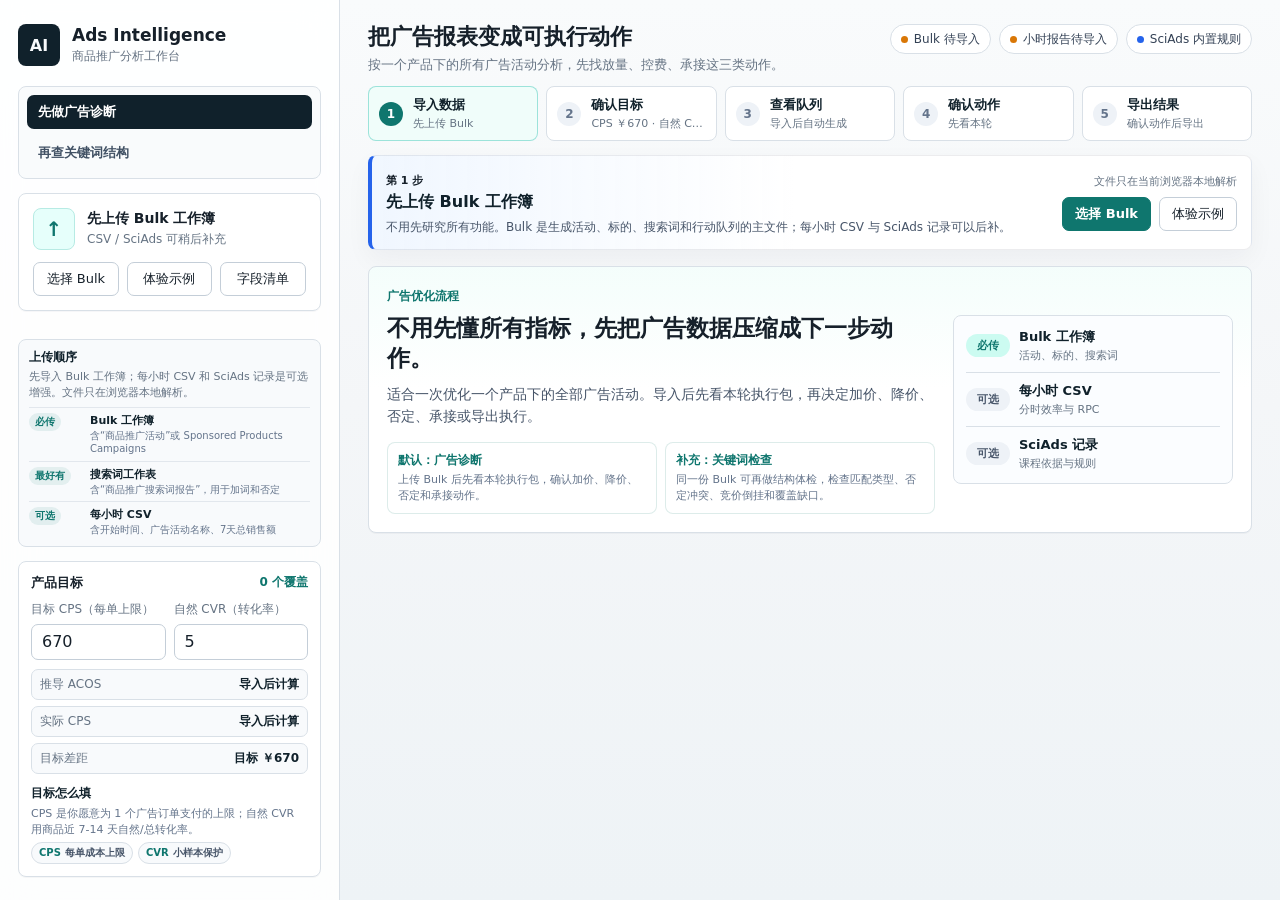
==== index.html @ 024774ae "Move batch review actions after first task" ====
<!doctype html>
<html lang="zh-CN">
  <head>
    <meta charset="utf-8" />
    <meta name="viewport" content="width=device-width, initial-scale=1" />
    <title>Amazon Ads Intelligence Workbench</title>
    <link rel="icon" href="data:," />
    <link rel="stylesheet" href="./styles.css?v=review-actions-after-lead-20260606a" />
    <link rel="stylesheet" href="./keyword-checker.css?v=keyword-lead-20260606" />
  </head>
  <body>
    <div class="app-shell">
      <aside class="sidebar">
        <div class="brand-block">
          <div class="brand-mark">AI</div>
          <div>
            <h1>Ads Intelligence</h1>
            <p>商品推广分析工作台</p>
          </div>
        </div>

        <nav class="mode-switch" aria-label="功能入口">
          <button class="mode-btn active" data-mode="analysis" type="button">先做广告诊断</button>
          <button class="mode-btn" data-mode="keyword" type="button">再查关键词结构</button>
        </nav>

        <section class="search-card">
          <label for="campaignSearch">活动搜索</label>
          <input id="campaignSearch" type="search" placeholder="输入商品、活动、ASIN" />
        </section>

        <section class="drop-card" id="dropZone">
          <input id="fileInput" type="file" multiple accept=".xlsx,.xls,.csv" />
          <div class="drop-icon" aria-hidden="true">↑</div>
          <div class="drop-copy">
            <strong id="dropTitle">先上传 Bulk 工作簿</strong>
            <span id="dropSubtitle">CSV / SciAds 可稍后补充</span>
          </div>
          <div class="drop-actions">
            <button class="secondary-btn" id="browseBtn" type="button">选择 Bulk</button>
            <button class="secondary-btn" id="demoDataBtn" type="button">体验示例</button>
            <button class="secondary-btn" id="fieldChecklistBtn" type="button">字段清单</button>
          </div>
        </section>

        <div class="file-stack" id="fileStack"></div>
        <div class="import-assist" id="importAssist"></div>

        <section class="goal-card">
          <div class="goal-head">
            <span>产品目标</span>
            <b id="goalOverrideCount">0 个覆盖</b>
          </div>
          <div class="goal-fields">
            <label for="defaultTargetCps">
              <span>目标 CPS（每单上限）</span>
              <input id="defaultTargetCps" type="number" value="670" min="1" step="10" />
            </label>
            <label for="naturalCvr">
              <span>自然 CVR（转化率）</span>
              <input id="naturalCvr" type="number" value="5" min="0" max="100" step="0.1" />
            </label>
          </div>
          <div class="goal-metrics">
            <div>
              <span>推导 ACOS</span>
              <b id="derivedAcos">导入后计算</b>
            </div>
            <div>
              <span>实际 CPS</span>
              <b id="actualCps">导入后计算</b>
            </div>
            <div>
              <span>目标差距</span>
              <b id="goalGap">等待数据</b>
            </div>
          </div>
          <div class="goal-helper" id="goalHelper"></div>
        </section>

        <section class="control-card activity-controls">
          <div class="segmented" id="productSegments"></div>
          <div class="selector-actions">
            <button class="icon-btn" id="selectVisibleBtn" type="button" title="选择当前筛选">✓</button>
            <button class="icon-btn" id="clearSelectionBtn" type="button" title="清空选择">×</button>
          </div>
        </section>

        <section class="campaign-panel">
          <div class="panel-title">
            <span>广告活动</span>
            <b id="selectionCount">0</b>
          </div>
          <div class="campaign-list" id="campaignList"></div>
        </section>
      </aside>

      <main class="workspace mode-workspace active" id="analysisWorkspace" data-ready="false">
        <header class="topbar">
          <div>
            <h2 id="workspaceTitle">把广告报表变成可执行动作</h2>
            <p id="workspaceSubtitle">按一个产品下的所有广告活动分析，先找放量、控费、承接这三类动作。</p>
          </div>
          <div class="status-pills" id="statusPills"></div>
        </header>

        <section class="workflow-strip" id="workflowStrip" aria-label="分析流程"></section>
        <section class="workflow-compass" id="workflowCompass" aria-label="当前下一步"></section>

        <section class="hero-panel" id="emptyState">
          <div class="hero-copy">
            <span class="eyebrow">广告优化流程</span>
            <h3>不用先懂所有指标，先把广告数据压缩成下一步动作。</h3>
            <p>适合一次优化一个产品下的全部广告活动。导入后先看本轮执行包，再决定加价、降价、否定、承接或导出执行。</p>
            <div class="hero-upload-actions">
              <button class="export-btn" id="heroBrowseBtn" type="button">选择 Bulk 工作簿</button>
              <button class="secondary-btn" id="heroDemoDataBtn" type="button">体验示例数据</button>
              <button class="secondary-btn" id="heroFieldChecklistBtn" type="button">下载字段清单</button>
              <span>必传 Bulk；小时 CSV 和 SciAds 可稍后补充。</span>
            </div>
            <div class="analysis-paths" aria-label="分析入口说明">
              <div>
                <b>默认：广告诊断</b>
                <span>上传 Bulk 后先看本轮执行包，确认加价、降价、否定和承接动作。</span>
              </div>
              <div>
                <b>补充：关键词检查</b>
                <span>同一份 Bulk 可再做结构体检，检查匹配类型、否定冲突、竞价倒挂和覆盖缺口。</span>
              </div>
            </div>
          </div>
          <div class="import-guide" aria-label="导入文件">
            <div class="guide-row required">
              <b>必传</b>
              <span>Bulk 工作簿</span>
              <small>活动、标的、搜索词</small>
            </div>
            <div class="guide-row">
              <b>可选</b>
              <span>每小时 CSV</span>
              <small>分时效率与 RPC</small>
            </div>
            <div class="guide-row">
              <b>可选</b>
              <span>SciAds 记录</span>
              <small>课程依据与规则</small>
            </div>
          </div>
        </section>

        <section class="action-queue" id="actionQueue" hidden></section>

        <section class="focus-band" id="focusBand" hidden>
          <section class="scope-summary" id="scopeSummary"></section>
          <section class="kpi-grid" id="kpiGrid"></section>
          <section class="metric-guide" id="metricGuide"></section>

          <section class="brief-grid" id="briefGrid" hidden>
            <article class="brief-card primary-brief">
              <div class="card-head">
                <h3>运营判断</h3>
                <span id="healthBadge">未加载</span>
              </div>
              <div id="aiBrief" class="brief-text">导入数据后会生成账户阶段、预算动作、竞价方向和风险提示。</div>
            </article>
            <article class="brief-card support-brief">
              <div class="card-head">
                <h3>波动率监控</h3>
                <span id="volatilityBadge">待联动</span>
              </div>
              <div id="volatilityBrief" class="brief-text">导入每小时广告报告后，按日监控选中活动的 CVR 和 RPC 稳定性。</div>
            </article>
            <article class="brief-card support-brief">
              <div class="card-head">
                <h3>SciAds 规则</h3>
                <span id="mentorBadge">内置</span>
              </div>
              <div id="mentorBrief" class="brief-text">冷启动先积累数据；花费打不出去再加价；稳定转化率的 SKU 要转向抢流量。</div>
            </article>
          </section>
        </section>

        <nav class="tabs" id="tabs" hidden>
          <button class="tab active" data-tab="overview" type="button">总览</button>
          <button class="tab" data-tab="targets" type="button">标的诊断</button>
          <button class="tab" data-tab="search" type="button">搜索词</button>
          <button class="tab" data-tab="hourly" type="button">分时联动</button>
          <button class="tab" data-tab="placement" type="button">广告位</button>
          <button class="tab" data-tab="mentor" type="button">规则库</button>
        </nav>

        <section class="tab-panel active" id="tab-overview">
          <div class="chart-row">
            <div class="chart-card"><div id="campaignChart" class="chart"></div></div>
            <div class="chart-card"><div id="mixChart" class="chart"></div></div>
          </div>
          <div class="table-card">
            <div class="table-head"><h3>活动健康</h3><span id="campaignTableMeta"></span></div>
            <div class="table-wrap"><table id="campaignTable"></table></div>
          </div>
        </section>

        <section class="tab-panel" id="tab-targets">
          <div class="table-toolbar">
            <div class="tool-field">
              <label for="targetCampaignFilter">活动筛选</label>
              <input id="targetCampaignFilter" type="search" placeholder="搜索广告活动名称" />
            </div>
            <div class="tool-field compact">
              <label for="targetActionFilter">动作</label>
              <select id="targetActionFilter">
                <option value="all">全部动作</option>
                <option value="放量">放量</option>
                <option value="降价">降价</option>
                <option value="止损">止损</option>
                <option value="保持">保持</option>
                <option value="观察">观察</option>
                <option value="无流量">无流量</option>
                <option value="小幅优化">小幅优化</option>
              </select>
            </div>
            <button class="export-btn" id="exportTargetCsv" type="button">导出 CSV</button>
          </div>
          <div class="table-card">
            <div class="table-head"><h3>标的动作清单</h3><span>优先处理高影响、高花费项目</span></div>
            <div class="table-wrap"><table id="targetTable"></table></div>
          </div>
        </section>

        <section class="tab-panel" id="tab-search">
          <div class="chart-row compact">
            <div class="metric-strip" id="decisionStrip"></div>
          </div>
          <div class="table-toolbar">
            <div class="tool-field">
              <label for="searchCampaignFilter">活动筛选</label>
              <input id="searchCampaignFilter" type="search" placeholder="搜索广告活动名称" />
            </div>
            <div class="tool-field compact">
              <label for="searchActionFilter">动作</label>
              <select id="searchActionFilter">
                <option value="all">全部动作</option>
                <option value="加精准词">加精准词</option>
                <option value="加商品定向">加商品定向</option>
                <option value="否定">否定</option>
                <option value="检查否定">检查否定</option>
                <option value="已否定">已否定</option>
                <option value="保留/加预算">保留/加预算</option>
                <option value="保留">保留</option>
                <option value="观察">观察</option>
                <option value="继续积累">继续积累</option>
              </select>
            </div>
            <button class="export-btn" id="exportSearchCsv" type="button">导出 CSV</button>
          </div>
          <div class="table-card">
            <div class="table-head"><h3>搜索词 / ASIN 决策</h3><span>加词、否定、保留、观察</span></div>
            <div class="table-wrap"><table id="searchTable"></table></div>
          </div>
        </section>

        <section class="tab-panel" id="tab-hourly">
          <div class="insight-strip" id="hourlyInsightStrip"></div>
          <div class="chart-row">
            <div class="chart-card"><div id="hourlyChart" class="chart"></div></div>
            <div class="chart-card"><div id="dayChart" class="chart"></div></div>
          </div>
          <div class="table-card">
            <div class="table-head"><h3>小时效率</h3><span id="hourTableMeta" title="RPC = 7天总销售额 / 点击量，用来衡量每次点击带来的销售额。">导入每小时报告后显示</span></div>
            <div class="table-wrap"><table id="hourTable"></table></div>
          </div>
        </section>

        <section class="tab-panel" id="tab-placement">
          <div class="insight-strip" id="placementSummary"></div>
          <div class="chart-card wide"><div id="placementChart" class="chart"></div></div>
          <div class="table-card">
            <div class="table-head"><h3>广告位加成建议</h3><span>RPC 相对基准 × 60%</span></div>
            <div class="table-wrap"><table id="placementTable"></table></div>
          </div>
        </section>

        <section class="tab-panel" id="tab-mentor">
          <div class="rules-grid" id="rulesGrid"></div>
          <div class="table-card">
            <div class="table-head"><h3>聊天记录摘录</h3><span>上传 SciAds 记录后自动抽取</span></div>
            <div class="table-wrap"><table id="mentorTable"></table></div>
          </div>
        </section>
      </main>

      <main class="workspace mode-workspace" id="keywordWorkspace" data-keyword-ready="false" hidden>
        <header class="topbar">
          <div>
            <h2>关键词结构复核</h2>
            <p>广告诊断之后再用同一份 Bulk 复核承接、匹配类型、否定冲突和竞价结构。</p>
          </div>
          <div class="status-pills" id="keywordStatusPills"></div>
        </header>

        <section class="hero-panel" id="keywordEmptyState">
          <div class="hero-copy">
            <span class="eyebrow">关键词结构体检</span>
            <h3>用同一份 Bulk 检查投放词有没有漏接、误否定和竞价倒挂。</h3>
            <p>适合在广告诊断之后补一层结构复核：看出单搜索词是否承接、精准/词组/广泛是否分工清楚、否定词是否切断有效流量。</p>
            <div class="hero-upload-actions">
              <button class="export-btn" type="button" data-workflow-upload>选择 Bulk 工作簿</button>
              <button class="secondary-btn" type="button" data-workflow-demo>体验示例数据</button>
              <span>同一份 Bulk 即可同时用于广告诊断和关键词检查。</span>
            </div>
          </div>
          <div class="hero-visual keyword-visual" aria-hidden="true">
            <div class="keyword-dot exact"></div>
            <div class="keyword-dot phrase"></div>
            <div class="keyword-dot broad"></div>
            <div class="keyword-line"></div>
          </div>
        </section>

        <section class="kpi-grid keyword-kpi-grid" id="keywordKpiGrid"></section>

        <section class="brief-grid keyword-brief-grid">
          <article class="brief-card">
            <div class="card-head">
              <h3>数学口径</h3>
              <span>约束优化</span>
            </div>
            <div id="keywordMathBrief" class="brief-text">等待 Bulk 文件。这里仍以目标 CPS 为主；结构参考 ACOS 只用来判断出单搜索词是否值得承接。</div>
          </article>
          <article class="brief-card">
            <div class="card-head">
              <h3>结构风险</h3>
              <span id="keywordRiskBadge">未加载</span>
            </div>
            <div id="keywordRiskBrief" class="brief-text">重点找缺精准、竞价倒挂、重复分散、正负冲突和出单搜索词未承接。</div>
          </article>
          <article class="brief-card">
            <div class="card-head">
              <h3>课程吸收</h3>
              <span>已筛选</span>
            </div>
            <div id="keywordCourseBrief" class="brief-text">课程中值得吸收的是漏斗、CPS/ACOS 约束和关键词分层；经验规则会被转成可验证的表格标注。</div>
          </article>
        </section>

        <section class="keyword-control-panel">
          <div class="table-toolbar keyword-toolbar">
            <div class="tool-field compact">
              <label for="keywordTargetAcos">结构参考 ACOS</label>
              <input id="keywordTargetAcos" type="number" value="30" min="1" max="100" step="1" />
              <small class="tool-hint">仅判断承接，不替代 CPS</small>
            </div>
            <div class="tool-field">
              <label for="keywordSearchInput">关键词筛选</label>
              <input id="keywordSearchInput" type="search" placeholder="搜索日文词、ASIN、活动名" />
            </div>
            <div class="tool-field">
              <label for="keywordCampaignFilter">活动</label>
              <select id="keywordCampaignFilter">
                <option value="all">全部广告活动</option>
              </select>
            </div>
            <div class="tool-field compact">
              <label for="keywordActionFilter">标注</label>
              <select id="keywordActionFilter">
                <option value="all">全部标注</option>
                <option value="缺精准">缺精准</option>
                <option value="竞价倒挂">竞价倒挂</option>
                <option value="重复分散">重复分散</option>
                <option value="正负冲突">正负冲突</option>
                <option value="搜索出单未承接">搜索出单未承接</option>
                <option value="未投放">未投放</option>
                <option value="结构完整">结构完整</option>
              </select>
            </div>
            <button class="export-btn" id="exportKeywordCsv" type="button">导出 CSV</button>
          </div>

          <div class="manual-check-card">
            <div>
              <label for="manualKeywordInput">手动检查词表</label>
              <p>每行一个词；留空时自动检查 Bulk 中所有已投放词，并补入有转化但未精准承接的搜索词。</p>
            </div>
            <textarea id="manualKeywordInput" rows="4" placeholder="ハンディファン&#10;扇風機 ハンディ&#10;冷却プレート"></textarea>
            <div class="manual-actions">
              <button class="secondary-btn" id="runManualKeywordCheck" type="button">检查输入词</button>
              <button class="secondary-btn" id="useAllKeywordCheck" type="button">使用全部投放词</button>
            </div>
          </div>
        </section>

        <section class="insight-strip" id="keywordInsightStrip"></section>

        <section class="table-card keyword-results-card">
          <div class="table-head"><h3>关键词覆盖与竞价结构</h3><span id="keywordTableMeta">等待 Bulk 文件</span></div>
          <div class="table-wrap keyword-table-wrap"><table id="keywordCoverageTable"></table></div>
        </section>

        <section class="table-card keyword-results-card">
          <div class="table-head"><h3>广告组投放视图</h3><span>按广告活动 + 广告组拆开看结构</span></div>
          <div class="table-wrap keyword-table-wrap"><table id="adGroupCoverageTable"></table></div>
        </section>
      </main>
    </div>

    <script src="./assets/xlsx.full.min.js"></script>
    <script src="./assets/echarts.min.js"></script>
    <script src="./app.js?v=search-csv-recovery-20260606"></script>
    <script src="./keyword-checker.js?v=keyword-lead-20260606"></script>
  </body>
</html>
---- styles.css ----
:root {
  color-scheme: light;
  --bg: #f4f6f8;
  --surface: #ffffff;
  --surface-2: #f8fafc;
  --ink: #16202a;
  --muted: #657383;
  --line: #d9e0e7;
  --line-strong: #c4ced8;
  --teal: #0f766e;
  --teal-2: #14b8a6;
  --blue: #2563eb;
  --amber: #d97706;
  --red: #dc2626;
  --green: #16a34a;
  --violet: #7c3aed;
  --shadow: 0 18px 45px rgba(15, 23, 42, 0.08);
  font-family:
    Inter, ui-sans-serif, system-ui, -apple-system, BlinkMacSystemFont, "Segoe UI",
    "Microsoft YaHei", sans-serif;
}

* {
  box-sizing: border-box;
}

html,
body {
  min-height: 100%;
}

body {
  margin: 0;
  background: linear-gradient(180deg, #f9fbfc 0%, var(--bg) 45%, #eef3f6 100%);
  color: var(--ink);
}

button,
input,
select,
textarea {
  font: inherit;
}

button {
  cursor: pointer;
}

.app-shell {
  display: grid;
  grid-template-columns: 340px minmax(0, 1fr);
  min-height: 100vh;
}

.sidebar {
  position: sticky;
  top: 0;
  height: 100vh;
  overflow: hidden;
  display: flex;
  flex-direction: column;
  gap: 14px;
  padding: 18px;
  border-right: 1px solid var(--line);
  background: rgba(255, 255, 255, 0.86);
  backdrop-filter: blur(18px);
}

.brand-block {
  display: flex;
  align-items: center;
  gap: 12px;
  min-height: 54px;
}

.brand-mark {
  width: 42px;
  height: 42px;
  display: grid;
  place-items: center;
  border-radius: 8px;
  background: #10212b;
  color: #f8fafc;
  font-weight: 800;
  letter-spacing: 0;
}

.brand-block h1,
.brand-block p,
.topbar h2,
.topbar p,
.hero-copy h3,
.hero-copy p,
.card-head h3,
.table-head h3 {
  margin: 0;
}

.brand-block h1 {
  font-size: 17px;
  line-height: 1.2;
}

.brand-block p {
  margin-top: 3px;
  font-size: 12px;
  color: var(--muted);
}

.drop-card,
.search-card,
.goal-card,
.control-card,
.campaign-panel,
.brief-card,
.chart-card,
.table-card,
.hero-panel,
.kpi-card,
.rule-card,
.metric-pill {
  border: 1px solid var(--line);
  border-radius: 8px;
  background: var(--surface);
  box-shadow: 0 1px 0 rgba(15, 23, 42, 0.03);
}

.drop-card {
  position: relative;
  display: grid;
  grid-template-columns: 42px 1fr;
  gap: 12px;
  align-items: center;
  padding: 14px;
  transition:
    border-color 150ms ease,
    background 150ms ease,
    transform 150ms ease;
}

.drop-card.dragging {
  border-color: var(--teal);
  background: #ecfdf5;
  transform: translateY(-1px);
}

.drop-card input[type="file"] {
  position: absolute;
  inset: 0;
  opacity: 0;
  pointer-events: none;
}

.drop-icon {
  width: 42px;
  height: 42px;
  display: grid;
  place-items: center;
  border-radius: 8px;
  color: var(--teal);
  background: #e6fffb;
  border: 1px solid #b7ebe4;
  font-size: 20px;
  font-weight: 800;
}

.drop-copy {
  min-width: 0;
}

.drop-copy strong,
.drop-copy span {
  display: block;
}

.drop-copy strong {
  font-size: 14px;
}

.drop-copy span {
  margin-top: 3px;
  color: var(--muted);
  font-size: 12px;
  white-space: nowrap;
  overflow: hidden;
  text-overflow: ellipsis;
}

.drop-actions {
  grid-column: 1 / -1;
  display: grid;
  grid-template-columns: repeat(3, minmax(0, 1fr));
  gap: 8px;
}

.secondary-btn {
  grid-column: 1 / -1;
  height: 34px;
  border: 1px solid var(--line-strong);
  border-radius: 7px;
  background: #fff;
  color: var(--ink);
  font-size: 13px;
}

.drop-actions .secondary-btn {
  grid-column: auto;
}

.secondary-btn:hover,
.icon-btn:hover,
.tab:hover {
  border-color: #91a2b4;
}

.file-stack {
  display: grid;
  gap: 8px;
}

.file-item {
  display: grid;
  grid-template-columns: 10px minmax(0, 1fr) auto;
  align-items: center;
  gap: 8px;
  padding: 9px 10px;
  border: 1px solid var(--line);
  border-radius: 8px;
  background: rgba(248, 250, 252, 0.78);
}

.file-dot {
  width: 8px;
  height: 8px;
  border-radius: 99px;
  background: var(--muted);
}

.file-dot.loaded {
  background: var(--green);
}

.file-dot.warn {
  background: var(--amber);
}

.file-name {
  min-width: 0;
  overflow: hidden;
  text-overflow: ellipsis;
  white-space: nowrap;
  font-size: 12px;
}

.file-type {
  color: var(--muted);
  font-size: 11px;
  white-space: nowrap;
}

.file-item.has-note {
  align-items: start;
}

.file-note {
  grid-column: 2 / -1;
  margin-top: -3px;
  color: #b45309;
  font-size: 11px;
  line-height: 1.35;
}

.import-assist {
  display: grid;
  gap: 3px;
  padding: 9px 10px;
  border: 1px solid var(--line);
  border-radius: 8px;
  background: #f8fafc;
}

.import-assist b {
  color: #10212b;
  font-size: 12px;
}

.import-assist > span {
  color: var(--muted);
  font-size: 11px;
  line-height: 1.45;
}

.assist-checklist {
  display: grid;
  gap: 5px;
  margin-top: 3px;
}

.assist-receipt {
  display: flex;
  flex-wrap: wrap;
  gap: 5px;
  margin-top: 3px;
}

.receipt-chip {
  display: inline-flex;
  align-items: center;
  min-height: 22px;
  padding: 3px 7px;
  border: 1px solid var(--line);
  border-radius: 999px;
  background: #fff;
  color: #475569;
  font-size: 10px;
  font-weight: 900;
}

.receipt-chip.ok {
  border-color: rgba(34, 197, 94, 0.24);
  background: #f0fdf4;
  color: #15803d;
}

.receipt-chip.warn {
  border-color: rgba(245, 158, 11, 0.28);
  background: #fffbeb;
  color: #b45309;
}

.assist-row {
  min-width: 0;
  display: grid;
  grid-template-columns: 54px minmax(0, 1fr);
  gap: 7px;
  align-items: start;
  padding-top: 5px;
  border-top: 1px solid rgba(148, 163, 184, 0.22);
}

.assist-row em {
  width: fit-content;
  max-width: 54px;
  padding: 2px 6px;
  border-radius: 999px;
  background: rgba(15, 118, 110, 0.09);
  color: var(--teal);
  font-size: 10px;
  font-style: normal;
  font-weight: 900;
  white-space: nowrap;
}

.assist-row div {
  min-width: 0;
  display: grid;
  gap: 1px;
}

.assist-row strong {
  overflow: hidden;
  text-overflow: ellipsis;
  white-space: nowrap;
  color: #10212b;
  font-size: 11px;
}

.assist-row small {
  color: #64748b;
  font-size: 10px;
  line-height: 1.35;
}

.import-assist.ok {
  border-color: rgba(34, 197, 94, 0.28);
  background: #f0fdf4;
}

.import-assist.warn {
  border-color: rgba(245, 158, 11, 0.32);
  background: #fffbeb;
}

.import-assist.warn .assist-row em {
  background: rgba(245, 158, 11, 0.14);
  color: #b45309;
}

.import-assist.ok .assist-row em {
  background: rgba(34, 197, 94, 0.14);
  color: #15803d;
}

.assist-actions {
  display: grid;
  grid-template-columns: repeat(auto-fit, minmax(104px, 1fr));
  gap: 6px;
  margin-top: 5px;
}

.assist-jump {
  width: 100%;
  min-height: 30px;
  margin-top: 0;
  border: 1px solid rgba(15, 118, 110, 0.28);
  border-radius: 7px;
  background: #fff;
  color: var(--teal);
  font-size: 12px;
  font-weight: 900;
}

.assist-jump.primary {
  border-color: var(--teal);
  background: var(--teal);
  color: #fff;
}

.assist-jump.ghost {
  border-color: var(--line-strong);
  color: #475569;
}

.assist-jump:hover {
  border-color: var(--teal);
  background: #f0fdfa;
}

.assist-jump.primary:hover {
  background: #0f766e;
  color: #fff;
}

.search-card {
  display: grid;
  gap: 7px;
  padding: 12px;
}

.search-card label,
.goal-fields span,
.goal-metrics span {
  color: var(--muted);
  font-size: 12px;
}

.search-card input,
.goal-fields input {
  width: 100%;
  min-width: 0;
  height: 36px;
  border: 1px solid var(--line-strong);
  border-radius: 7px;
  background: var(--surface);
  color: var(--ink);
  padding: 0 10px;
  outline: none;
}

.search-card input:focus,
.goal-fields input:focus {
  border-color: var(--teal);
  box-shadow: 0 0 0 3px rgba(20, 184, 166, 0.14);
}

.goal-card {
  display: grid;
  gap: 9px;
  padding: 12px;
}

.goal-head {
  display: flex;
  align-items: center;
  justify-content: space-between;
  gap: 10px;
  font-size: 13px;
  font-weight: 800;
}

.goal-head b {
  color: var(--teal);
  font-size: 12px;
}

.goal-fields {
  display: grid;
  grid-template-columns: repeat(2, minmax(0, 1fr));
  gap: 8px;
}

.goal-fields label {
  display: grid;
  gap: 6px;
}

.goal-metrics {
  display: grid;
  grid-template-columns: 1fr;
  gap: 6px;
}

.goal-metrics div {
  min-width: 0;
  display: flex;
  align-items: center;
  justify-content: space-between;
  gap: 8px;
  padding: 6px 8px;
  border: 1px solid var(--line);
  border-radius: 7px;
  background: var(--surface-2);
}

.goal-metrics b {
  overflow: hidden;
  text-overflow: ellipsis;
  white-space: nowrap;
  color: #10212b;
  font-size: 12px;
}

.goal-helper {
  display: grid;
  gap: 4px;
  padding-top: 2px;
}

.goal-helper b {
  color: #10212b;
  font-size: 12px;
}

.goal-helper p {
  margin: 0;
  color: #64748b;
  font-size: 11px;
  line-height: 1.45;
}

.goal-helper > div {
  display: flex;
  flex-wrap: wrap;
  gap: 5px;
}

.goal-helper span {
  min-height: 22px;
  display: inline-flex;
  align-items: center;
  gap: 4px;
  padding: 0 7px;
  border: 1px solid var(--line);
  border-radius: 999px;
  background: #f8fafc;
  color: #475569;
  font-size: 10px;
  font-weight: 800;
}

.goal-helper em {
  color: var(--teal);
  font-style: normal;
}

.goal-helper.ready span {
  background: #f0fdfa;
  border-color: rgba(15, 118, 110, 0.18);
}

.control-card {
  display: grid;
  gap: 12px;
  padding: 14px;
}

.control-row {
  display: grid;
  gap: 6px;
}

body[data-bulk-ready="false"] .search-card,
body[data-bulk-ready="false"] .activity-controls,
body[data-bulk-ready="false"] .campaign-panel {
  display: none;
}

body[data-bulk-ready="false"] #emptyState .hero-upload-actions {
  display: none;
}

.control-row label {
  color: var(--muted);
  font-size: 12px;
}

.control-row input {
  width: 100%;
  min-width: 0;
  height: 36px;
  border: 1px solid var(--line-strong);
  border-radius: 7px;
  background: var(--surface);
  color: var(--ink);
  padding: 0 10px;
  outline: none;
}

.control-row input:focus {
  border-color: var(--teal);
  box-shadow: 0 0 0 3px rgba(20, 184, 166, 0.14);
}

.segmented {
  display: flex;
  flex-wrap: wrap;
  gap: 6px;
  max-height: 96px;
  overflow: auto;
  padding-right: 2px;
}

.segment {
  min-height: 29px;
  max-width: 100%;
  padding: 0 9px;
  border: 1px solid var(--line);
  border-radius: 7px;
  background: var(--surface-2);
  color: #334155;
  font-size: 12px;
}

.segment.active {
  color: #fff;
  background: #10212b;
  border-color: #10212b;
}

.selector-actions {
  display: flex;
  gap: 8px;
}

.icon-btn {
  flex: 1;
  height: 34px;
  display: grid;
  place-items: center;
  border: 1px solid var(--line);
  border-radius: 7px;
  background: var(--surface);
  color: var(--ink);
  font-size: 15px;
  font-weight: 700;
}

.campaign-panel {
  min-height: 0;
  display: flex;
  flex: 1;
  flex-direction: column;
  overflow: hidden;
}

.panel-title {
  display: flex;
  align-items: center;
  justify-content: space-between;
  padding: 12px 14px;
  border-bottom: 1px solid var(--line);
  font-size: 13px;
  font-weight: 700;
}

.panel-title b {
  min-width: 28px;
  height: 22px;
  display: grid;
  place-items: center;
  border-radius: 99px;
  color: #fff;
  background: var(--teal);
  font-size: 12px;
}

.campaign-list {
  min-height: 0;
  overflow: auto;
  padding: 8px;
}

.campaign-empty {
  padding: 18px 10px;
  color: var(--muted);
  font-size: 13px;
  line-height: 1.6;
}

.campaign-item {
  width: 100%;
  display: grid;
  border: 1px solid transparent;
  border-radius: 8px;
  padding: 7px;
  background: transparent;
  text-align: left;
}

.campaign-item:hover {
  border-color: var(--line);
  background: var(--surface-2);
}

.campaign-item.selected {
  border-color: rgba(15, 118, 110, 0.35);
  background: rgba(15, 118, 110, 0.08);
}

.campaign-pick {
  min-width: 0;
  display: grid;
  grid-template-columns: 18px minmax(0, 1fr) auto;
  gap: 8px;
  align-items: center;
  padding: 0;
  border: 0;
  background: transparent;
  text-align: left;
}

.campaign-check {
  width: 17px;
  height: 17px;
  display: grid;
  place-items: center;
  border: 1px solid var(--line-strong);
  border-radius: 5px;
  color: #fff;
  font-size: 12px;
}

.campaign-item.selected .campaign-check {
  border-color: var(--teal);
  background: var(--teal);
}

.campaign-main {
  min-width: 0;
}

.campaign-name {
  overflow: hidden;
  text-overflow: ellipsis;
  white-space: nowrap;
  color: #17212b;
  font-size: 12px;
  font-weight: 700;
}

.campaign-meta {
  margin-top: 3px;
  overflow: hidden;
  text-overflow: ellipsis;
  white-space: nowrap;
  color: var(--muted);
  font-size: 11px;
}

.campaign-money {
  color: #334155;
  font-size: 11px;
  white-space: nowrap;
}

.campaign-cps {
  display: grid;
  grid-template-columns: auto minmax(0, 1fr);
  align-items: center;
  gap: 6px;
  margin: 7px 0 0 26px;
}

.campaign-cps span {
  color: var(--muted);
  font-size: 10px;
  font-weight: 800;
}

.campaign-cps input {
  width: 100%;
  min-width: 0;
  height: 28px;
  border: 1px solid var(--line);
  border-radius: 6px;
  background: #fff;
  color: var(--ink);
  padding: 0 7px;
  font-size: 12px;
  outline: none;
}

.campaign-cps input:focus {
  border-color: var(--teal);
  box-shadow: 0 0 0 2px rgba(20, 184, 166, 0.12);
}

.workspace {
  min-width: 0;
  max-width: 1640px;
  width: 100%;
  padding: 24px 28px 32px;
  margin: 0 auto;
}

.hidden {
  display: none !important;
}

[hidden] {
  display: none !important;
}

.workspace[data-ready="false"] .tab-panel {
  display: none;
}

.topbar {
  display: flex;
  align-items: flex-start;
  justify-content: space-between;
  gap: 16px;
  margin-bottom: 16px;
}

.topbar h2 {
  font-size: 22px;
  line-height: 1.2;
}

.topbar p {
  margin-top: 6px;
  color: var(--muted);
  font-size: 13px;
}

.workflow-strip {
  display: grid;
  grid-template-columns: repeat(auto-fit, minmax(128px, 1fr));
  gap: 8px;
  margin: -4px 0 14px;
}

.workflow-step {
  min-width: 0;
  display: grid;
  grid-template-columns: 26px minmax(0, 1fr);
  column-gap: 8px;
  row-gap: 2px;
  align-items: center;
  padding: 9px 10px;
  border: 1px solid var(--line);
  border-radius: 8px;
  background: var(--surface);
  color: #334155;
}

.workflow-step b {
  grid-row: span 2;
  width: 24px;
  height: 24px;
  display: grid;
  place-items: center;
  border-radius: 99px;
  background: #eef2f7;
  color: #64748b;
  font-size: 12px;
}

.workflow-step span {
  min-width: 0;
  overflow: hidden;
  text-overflow: ellipsis;
  white-space: nowrap;
  color: #10212b;
  font-size: 13px;
  font-weight: 800;
}

.workflow-step small {
  min-width: 0;
  overflow: hidden;
  text-overflow: ellipsis;
  white-space: nowrap;
  color: var(--muted);
  font-size: 11px;
}

.workflow-step.active {
  border-color: rgba(20, 184, 166, 0.38);
  background: #f0fdfa;
}

.workflow-step.active b {
  background: var(--teal);
  color: #fff;
}

.workflow-step.done b {
  background: #dcfce7;
  color: #15803d;
}

.workflow-compass {
  display: grid;
  grid-template-columns: minmax(0, 1fr) auto;
  gap: 14px;
  align-items: center;
  margin: 0 0 16px;
  padding: 13px 14px;
  border: 1px solid rgba(15, 23, 42, 0.08);
  border-left: 4px solid var(--teal);
  border-radius: 8px;
  background: #ffffff;
  box-shadow: 0 10px 26px rgba(15, 23, 42, 0.045);
}

.workflow-compass.upload {
  border-left-color: var(--blue);
  background: linear-gradient(90deg, rgba(239, 246, 255, 0.92), #ffffff 48%);
}

.workflow-compass.queue {
  border-left-color: var(--teal);
  background: linear-gradient(90deg, rgba(240, 253, 250, 0.94), #ffffff 50%);
}

.workflow-compass.export {
  border-left-color: var(--amber);
  background: linear-gradient(90deg, rgba(255, 251, 235, 0.94), #ffffff 50%);
}

.workflow-compass.done {
  border-left-color: var(--green);
  background: linear-gradient(90deg, rgba(240, 253, 244, 0.94), #ffffff 50%);
}

.workflow-compass.empty {
  border-left-color: #94a3b8;
  background: #fbfdff;
}

.workflow-compass-copy {
  min-width: 0;
}

.workflow-compass-copy span {
  color: var(--teal-dark);
  font-size: 11px;
  font-weight: 800;
}

.workflow-compass-copy h3,
.workflow-compass-copy p {
  margin: 0;
}

.workflow-compass-copy h3 {
  margin-top: 4px;
  color: #10212b;
  font-size: 16px;
  line-height: 1.28;
}

.workflow-compass-copy p {
  margin-top: 5px;
  max-width: 820px;
  color: #475569;
  font-size: 12px;
  line-height: 1.5;
}

.workflow-compass-side {
  min-width: 190px;
  display: grid;
  gap: 8px;
  justify-items: end;
}

.workflow-compass-side small {
  color: var(--muted);
  font-size: 11px;
  text-align: right;
}

.workflow-compass-side > div {
  display: flex;
  flex-wrap: wrap;
  justify-content: flex-end;
  gap: 8px;
}

.workflow-compass-side .export-btn,
.workflow-compass-side .secondary-btn {
  min-height: 34px;
  padding: 0 12px;
}

.status-pills {
  display: flex;
  flex-wrap: wrap;
  justify-content: flex-end;
  gap: 8px;
  min-width: 280px;
}

.status-pill {
  min-height: 30px;
  display: inline-flex;
  align-items: center;
  gap: 6px;
  padding: 0 10px;
  border: 1px solid var(--line);
  border-radius: 999px;
  background: var(--surface);
  color: #334155;
  font-size: 12px;
  white-space: nowrap;
}

.status-pill::before {
  content: "";
  width: 7px;
  height: 7px;
  border-radius: 50%;
  background: var(--muted);
}

.status-pill.ok::before {
  background: var(--green);
}

.status-pill.warn::before {
  background: var(--amber);
}

.status-pill.info::before {
  background: var(--blue);
}

.hero-panel {
  display: grid;
  grid-template-columns: minmax(0, 1fr) 280px;
  gap: 18px;
  align-items: center;
  min-height: 0;
  padding: 18px;
  margin-bottom: 16px;
  overflow: hidden;
  background:
    linear-gradient(180deg, rgba(240, 253, 250, 0.72), rgba(255, 255, 255, 0) 46%),
    var(--surface);
  color: var(--ink);
}

.hero-panel.hidden {
  display: none;
}

.eyebrow {
  display: inline-block;
  color: var(--teal);
  font-size: 12px;
  font-weight: 700;
  text-transform: uppercase;
}

.hero-copy h3 {
  margin-top: 8px;
  max-width: 720px;
  font-size: 23px;
  line-height: 1.32;
}

.hero-copy p {
  margin-top: 9px;
  max-width: 720px;
  color: #475569;
  font-size: 14px;
  line-height: 1.62;
}

.hero-upload-actions {
  display: flex;
  flex-wrap: wrap;
  align-items: center;
  gap: 10px;
  margin-top: 14px;
}

.hero-upload-actions .export-btn {
  height: 36px;
}

.hero-upload-actions .secondary-btn {
  grid-column: auto;
  height: 36px;
  padding: 0 12px;
}

.hero-upload-actions span {
  color: var(--muted);
  font-size: 12px;
}

.analysis-paths {
  display: grid;
  grid-template-columns: repeat(2, minmax(0, 1fr));
  gap: 8px;
  margin-top: 14px;
  max-width: 760px;
}

.analysis-paths div {
  min-width: 0;
  display: grid;
  gap: 3px;
  padding: 9px 10px;
  border: 1px solid rgba(15, 118, 110, 0.14);
  border-radius: 8px;
  background: rgba(255, 255, 255, 0.72);
}

.analysis-paths b {
  color: #0f766e;
  font-size: 12px;
}

.analysis-paths span {
  color: #64748b;
  font-size: 11px;
  line-height: 1.45;
}

.import-guide {
  display: grid;
  gap: 9px;
  padding: 12px;
  border: 1px solid var(--line);
  border-radius: 8px;
  background: #fbfdff;
}

.guide-row {
  min-width: 0;
  display: grid;
  grid-template-columns: 44px minmax(0, 1fr);
  column-gap: 9px;
  row-gap: 2px;
  align-items: center;
  padding-bottom: 9px;
  border-bottom: 1px solid var(--line);
}

.guide-row:last-child {
  padding-bottom: 0;
  border-bottom: 0;
}

.guide-row b {
  grid-row: span 2;
  display: inline-flex;
  justify-content: center;
  padding: 4px 7px;
  border-radius: 999px;
  background: #eef2f7;
  color: #475569;
  font-size: 11px;
}

.guide-row.required b {
  background: #ccfbf1;
  color: #0f766e;
}

.guide-row span {
  overflow: hidden;
  text-overflow: ellipsis;
  white-space: nowrap;
  color: #10212b;
  font-size: 13px;
  font-weight: 800;
}

.guide-row small {
  overflow: hidden;
  text-overflow: ellipsis;
  white-space: nowrap;
  color: var(--muted);
  font-size: 11px;
}

.hero-visual {
  position: relative;
  height: 138px;
  display: grid;
  grid-template-columns: repeat(3, 1fr);
  align-items: end;
  gap: 16px;
  padding: 0 10px 8px;
}

.visual-bar {
  border-radius: 8px 8px 3px 3px;
  background: linear-gradient(180deg, #5eead4, #0f766e);
  opacity: 0.9;
}

.visual-bar.tall {
  height: 126px;
}

.visual-bar.mid {
  height: 88px;
  background: linear-gradient(180deg, #93c5fd, #2563eb);
}

.visual-bar.low {
  height: 58px;
  background: linear-gradient(180deg, #fcd34d, #d97706);
}

.visual-line {
  position: absolute;
  left: 14px;
  right: 14px;
  top: 44px;
  height: 2px;
  background: rgba(255, 255, 255, 0.76);
  transform: rotate(-9deg);
  transform-origin: left center;
}

.kpi-grid {
  display: grid;
  grid-template-columns: repeat(5, minmax(118px, 1fr));
  gap: 8px;
}

.kpi-card {
  min-width: 0;
  padding: 9px 11px;
}

.kpi-label {
  color: var(--muted);
  font-size: 12px;
}

.kpi-value {
  margin-top: 5px;
  color: #101820;
  font-size: 18px;
  line-height: 1.1;
  font-weight: 800;
  overflow-wrap: anywhere;
}

.kpi-foot {
  margin-top: 4px;
  color: var(--muted);
  font-size: 11px;
  white-space: nowrap;
  overflow: hidden;
  text-overflow: ellipsis;
}

.metric-guide {
  display: grid;
  grid-template-columns: repeat(4, minmax(0, 1fr));
  gap: 8px;
  margin-top: 8px;
}

.metric-guide-item {
  min-width: 0;
  display: grid;
  gap: 2px;
  padding: 8px 10px;
  border: 1px solid var(--line);
  border-radius: 8px;
  background: #fbfdff;
}

.metric-guide-item b {
  color: #0f766e;
  font-size: 12px;
  line-height: 1.25;
}

.metric-guide-item span {
  color: #64748b;
  font-size: 11px;
  line-height: 1.35;
}

.brief-grid {
  display: grid;
  grid-template-columns: minmax(0, 1.45fr) minmax(240px, 0.8fr) minmax(240px, 0.8fr);
  gap: 12px;
  margin-top: 10px;
}

.brief-card {
  min-width: 0;
  padding: 12px;
}

.focus-band {
  margin-bottom: 12px;
}

.scope-summary {
  display: flex;
  align-items: center;
  justify-content: space-between;
  gap: 12px;
  margin-bottom: 8px;
  padding: 10px 12px;
  border: 1px solid var(--line);
  border-left: 4px solid var(--teal);
  border-radius: 8px;
  background: #fbfdff;
}

.scope-summary.search {
  border-left-color: var(--blue);
}

.scope-summary.empty {
  border-left-color: var(--amber);
  background: #fffdf7;
}

.scope-summary.selected {
  border-left-color: var(--amber);
}

.scope-summary.product {
  border-left-color: var(--green);
}

.scope-copy {
  min-width: 0;
}

.scope-copy h4,
.scope-copy p {
  margin: 0;
}

.scope-copy h4 {
  margin-top: 2px;
  color: #10212b;
  font-size: 14px;
}

.scope-copy p {
  margin-top: 3px;
  max-width: 760px;
  color: #64748b;
  font-size: 12px;
  line-height: 1.45;
}

.scope-side {
  min-width: 360px;
  display: grid;
  justify-items: end;
  gap: 7px;
}

.scope-chips {
  display: flex;
  flex-wrap: wrap;
  justify-content: flex-end;
  gap: 7px;
}

.scope-chips span {
  min-height: 28px;
  display: inline-flex;
  align-items: center;
  gap: 4px;
  padding: 0 9px;
  border: 1px solid var(--line);
  border-radius: 999px;
  background: #fff;
  color: var(--muted);
  font-size: 11px;
  white-space: nowrap;
}

.scope-chips b {
  color: #10212b;
  font-size: 12px;
}

.scope-side button {
  width: fit-content;
  min-height: 28px;
  padding: 0 10px;
  border: 1px solid var(--line-strong);
  border-radius: 7px;
  background: #fff;
  color: #334155;
  font-size: 12px;
  font-weight: 800;
}

.scope-side button:hover {
  border-color: var(--teal);
  color: var(--teal);
}

.action-queue {
  margin-bottom: 16px;
}

.queue-head {
  display: flex;
  align-items: end;
  justify-content: space-between;
  gap: 14px;
  margin-bottom: 8px;
}

.queue-head h3,
.queue-head p {
  margin: 0;
}

.queue-head h3 {
  margin-top: 3px;
  font-size: 18px;
}

.queue-head .eyebrow {
  color: var(--teal);
}

.queue-head p {
  max-width: 420px;
  color: var(--muted);
  font-size: 12px;
  line-height: 1.5;
  text-align: right;
}

.queue-actions {
  display: grid;
  justify-items: end;
  gap: 7px;
}

.queue-actions .secondary-btn {
  width: fit-content;
  grid-column: auto;
  height: 30px;
  padding: 0 10px;
  font-size: 12px;
}

.task-rail {
  display: grid;
  grid-template-columns: repeat(3, minmax(0, 1fr));
  gap: 8px;
  margin-top: 10px;
}

.task-chip {
  min-width: 0;
  display: grid;
  gap: 5px;
  padding: 8px 10px;
  border: 1px solid var(--line);
  border-radius: 8px;
  background: #fff;
}

.task-chip.green {
  border-left: 3px solid var(--green);
}

.task-chip.red {
  border-left: 3px solid var(--red);
}

.task-chip.blue {
  border-left: 3px solid var(--blue);
}

.task-chip.active {
  border-color: rgba(15, 118, 110, 0.42);
  background: #f0fdfa;
  box-shadow: 0 0 0 3px rgba(20, 184, 166, 0.1);
}

.task-chip button {
  width: 100%;
  min-width: 0;
  display: grid;
  grid-template-columns: auto minmax(0, 1fr);
  column-gap: 10px;
  row-gap: 2px;
  align-items: center;
  border: 0;
  background: transparent;
  padding: 0;
  color: #10212b;
  text-align: left;
  cursor: pointer;
}

.task-chip button:disabled {
  cursor: not-allowed;
  color: #94a3b8;
}

.task-chip-main {
  grid-row: span 2;
  min-width: 76px;
  display: grid;
  gap: 2px;
}

.task-chip-main span {
  color: var(--muted);
  font-size: 10px;
  font-weight: 900;
  letter-spacing: 0;
  text-transform: uppercase;
}

.task-chip-main b {
  color: #0f172a;
  font-size: 20px;
  line-height: 1;
}

.task-title {
  min-width: 0;
  overflow: hidden;
  text-overflow: ellipsis;
  white-space: nowrap;
  font-size: 13px;
  font-weight: 900;
}

.task-chip small {
  min-width: 0;
  overflow: hidden;
  text-overflow: ellipsis;
  white-space: nowrap;
  color: var(--muted);
  font-size: 11px;
}

.task-chip details {
  padding-top: 2px;
}

.task-chip summary {
  width: fit-content;
  color: var(--teal);
  font-size: 11px;
  font-weight: 800;
  cursor: pointer;
}

.task-chip details p {
  margin: 6px 0 0;
  color: #475569;
  font-size: 12px;
  line-height: 1.45;
}

.round-plan {
  display: grid;
  grid-template-columns: 180px minmax(0, 1fr);
  gap: 10px;
  margin-top: 10px;
  padding: 10px 12px;
  border: 1px solid rgba(15, 118, 110, 0.16);
  border-radius: 8px;
  background: linear-gradient(90deg, #f8fffd, #fff);
}

.round-plan-head {
  min-width: 0;
  display: grid;
  align-content: center;
  gap: 3px;
}

.round-plan-head .eyebrow {
  color: var(--teal);
}

.round-plan-head b {
  color: #10212b;
  font-size: 13px;
  line-height: 1.35;
}

.round-plan-items {
  min-width: 0;
  display: grid;
  grid-template-columns: repeat(4, minmax(0, 1fr));
  gap: 8px;
}

.round-plan-item {
  min-width: 0;
  display: grid;
  grid-template-columns: 24px minmax(0, 1fr);
  gap: 7px;
  align-items: start;
  padding: 7px 8px;
  border: 1px solid var(--line);
  border-radius: 7px;
  background: #fff;
}

.round-plan-item > span {
  width: 24px;
  height: 24px;
  display: inline-flex;
  align-items: center;
  justify-content: center;
  border-radius: 999px;
  background: #e2e8f0;
  color: #334155;
  font-size: 11px;
  font-weight: 900;
}

.round-plan-item.red > span {
  background: #fee2e2;
  color: #b91c1c;
}

.round-plan-item.green > span {
  background: #dcfce7;
  color: #15803d;
}

.round-plan-item.blue > span {
  background: #dbeafe;
  color: #1d4ed8;
}

.round-plan-item b,
.round-plan-item small {
  min-width: 0;
  display: block;
  overflow: hidden;
  text-overflow: ellipsis;
}

.round-plan-item b {
  color: #10212b;
  font-size: 12px;
  line-height: 1.25;
  white-space: nowrap;
}

.round-plan-item small {
  margin-top: 2px;
  color: #64748b;
  font-size: 11px;
  line-height: 1.35;
  display: -webkit-box;
  -webkit-line-clamp: 2;
  -webkit-box-orient: vertical;
}

.execution-coach {
  display: flex;
  align-items: center;
  justify-content: space-between;
  gap: 14px;
  margin-top: 10px;
  padding: 10px 12px;
  border: 1px solid var(--line);
  border-left: 4px solid var(--teal);
  border-radius: 8px;
  background: #fbfdff;
}

.execution-coach.red {
  border-left-color: var(--red);
}

.execution-coach.green {
  border-left-color: var(--green);
}

.execution-coach.blue {
  border-left-color: var(--blue);
}

.execution-coach h4,
.execution-coach p {
  margin: 0;
}

.execution-coach h4 {
  margin-top: 2px;
  color: #10212b;
  font-size: 14px;
}

.execution-coach p {
  margin-top: 3px;
  color: #475569;
  font-size: 12px;
  line-height: 1.45;
}

.execution-coach-side {
  display: grid;
  justify-items: end;
  gap: 7px;
  min-width: 170px;
}

.execution-coach-side span {
  color: var(--muted);
  font-size: 12px;
  font-weight: 700;
}

.execution-coach button {
  width: fit-content;
  min-height: 30px;
  padding: 0 12px;
  border: 1px solid var(--line-strong);
  border-radius: 7px;
  background: #fff;
  color: #10212b;
  font-size: 12px;
  font-weight: 800;
}

.execution-coach button:hover {
  border-color: var(--teal);
  color: var(--teal);
}

.goal-checkpoint {
  display: flex;
  align-items: center;
  justify-content: space-between;
  gap: 12px;
  margin-top: 10px;
  padding: 10px 12px;
  border: 1px solid var(--line);
  border-left: 4px solid var(--blue);
  border-radius: 8px;
  background: #fbfdff;
}

.goal-checkpoint.good {
  border-left-color: var(--green);
}

.goal-checkpoint.warn {
  border-left-color: var(--amber);
}

.goal-checkpoint.bad {
  border-left-color: var(--red);
}

.goal-checkpoint h4 {
  margin: 2px 0 0;
  color: #10212b;
  font-size: 14px;
}

.goal-checkpoint-metrics {
  display: flex;
  flex-wrap: wrap;
  justify-content: flex-end;
  gap: 8px;
  min-width: 360px;
}

.goal-checkpoint-metrics span {
  min-height: 28px;
  display: inline-flex;
  align-items: center;
  gap: 4px;
  padding: 0 9px;
  border: 1px solid var(--line);
  border-radius: 999px;
  background: #fff;
  color: var(--muted);
  font-size: 12px;
  white-space: nowrap;
}

.goal-checkpoint-metrics b {
  color: #10212b;
}

.goal-change-notice {
  display: flex;
  align-items: center;
  justify-content: space-between;
  gap: 12px;
  margin: 10px 14px 0;
  padding: 10px 12px;
  border: 1px solid rgba(245, 158, 11, 0.3);
  border-radius: 8px;
  background: #fffbeb;
}

.goal-change-notice > div {
  min-width: 0;
}

.goal-change-notice h4,
.goal-change-notice p {
  margin: 0;
}

.goal-change-notice h4 {
  margin-top: 2px;
  color: #10212b;
  font-size: 13px;
}

.goal-change-notice p {
  margin-top: 3px;
  color: var(--muted);
  font-size: 12px;
  line-height: 1.45;
}

.goal-change-notice > span {
  flex: 0 0 auto;
  min-height: 28px;
  display: inline-flex;
  align-items: center;
  padding: 0 9px;
  border: 1px solid rgba(245, 158, 11, 0.28);
  border-radius: 999px;
  background: #fff;
  color: #92400e;
  font-size: 11px;
  font-weight: 800;
  white-space: nowrap;
}

.today-focus {
  display: flex;
  align-items: center;
  justify-content: space-between;
  gap: 14px;
  margin-top: 10px;
  padding: 11px 12px;
  border: 1px solid rgba(15, 118, 110, 0.2);
  border-radius: 8px;
  background: linear-gradient(90deg, rgba(240, 253, 250, 0.9), #fff 58%);
}

.today-focus.active {
  border-color: rgba(15, 118, 110, 0.5);
  box-shadow: 0 0 0 3px rgba(20, 184, 166, 0.1);
}

.today-focus h4,
.today-focus p {
  margin: 0;
}

.today-focus h4 {
  margin-top: 2px;
  color: #10212b;
  font-size: 14px;
}

.today-focus p {
  margin-top: 3px;
  max-width: 680px;
  color: #475569;
  font-size: 12px;
  line-height: 1.45;
}

.today-focus-metrics {
  display: flex;
  flex-wrap: wrap;
  justify-content: flex-end;
  align-items: center;
  gap: 8px;
  min-width: 300px;
}

.today-focus-metrics span {
  min-height: 28px;
  display: inline-flex;
  align-items: center;
  gap: 4px;
  padding: 0 9px;
  border: 1px solid var(--line);
  border-radius: 999px;
  background: #fff;
  color: var(--muted);
  font-size: 12px;
  white-space: nowrap;
}

.today-focus-metrics b {
  color: #10212b;
}

.execution-package {
  display: flex;
  align-items: center;
  justify-content: space-between;
  gap: 14px;
  margin: 10px 14px 0;
  padding: 11px 12px;
  border: 1px solid rgba(34, 197, 94, 0.24);
  border-radius: 8px;
  background: linear-gradient(90deg, rgba(240, 253, 244, 0.94), #fff 58%);
}

.execution-package h4,
.execution-package p {
  margin: 0;
}

.execution-package h4 {
  margin-top: 2px;
  color: #10212b;
  font-size: 14px;
}

.execution-package p {
  margin-top: 3px;
  max-width: 680px;
  color: #475569;
  font-size: 12px;
  line-height: 1.45;
}

.execution-package-body {
  min-width: 0;
  flex: 1 1 auto;
}

.execution-plan {
  display: grid;
  grid-template-columns: repeat(2, minmax(0, 1fr));
  gap: 7px;
  margin-top: 9px;
}

.execution-step {
  min-width: 0;
  display: grid;
  gap: 2px;
  padding: 7px 8px;
  border: 1px solid rgba(34, 197, 94, 0.22);
  border-radius: 8px;
  background: rgba(255, 255, 255, 0.84);
}

.execution-step b,
.execution-step span {
  min-width: 0;
  overflow: hidden;
  text-overflow: ellipsis;
  white-space: nowrap;
}

.execution-step b {
  color: #10212b;
  font-size: 12px;
}

.execution-step span {
  color: var(--muted);
  font-size: 11px;
}

.execution-guardrails {
  display: flex;
  flex-wrap: wrap;
  gap: 7px;
  margin-top: 9px;
}

.execution-guardrails span {
  min-height: 28px;
  display: inline-flex;
  align-items: center;
  gap: 5px;
  padding: 0 9px;
  border: 1px solid var(--line);
  border-radius: 999px;
  background: #fff;
  color: #64748b;
  font-size: 11px;
  white-space: nowrap;
}

.execution-guardrails b {
  color: #10212b;
}

.execution-guardrails .danger {
  border-color: rgba(239, 68, 68, 0.26);
  background: #fef2f2;
}

.execution-guardrails .warn {
  border-color: rgba(245, 158, 11, 0.3);
  background: #fffbeb;
}

.execution-guardrails .info {
  border-color: rgba(37, 99, 235, 0.22);
  background: #eff6ff;
}

.execution-guardrails .safe {
  border-color: rgba(34, 197, 94, 0.26);
  background: #f0fdf4;
}

.execution-handoff {
  display: grid;
  grid-template-columns: repeat(3, minmax(0, 1fr));
  gap: 7px;
  margin-top: 9px;
}

.execution-handoff span {
  min-width: 0;
  display: grid;
  gap: 2px;
  padding: 7px 8px;
  border: 1px solid rgba(15, 118, 110, 0.16);
  border-radius: 8px;
  background: rgba(255, 255, 255, 0.72);
  color: #64748b;
  font-size: 11px;
  line-height: 1.35;
}

.execution-handoff b {
  color: #0f766e;
  font-size: 11px;
}

.execution-package-metrics {
  display: flex;
  flex-wrap: wrap;
  justify-content: flex-end;
  align-items: center;
  gap: 8px;
  min-width: 360px;
}

.execution-package-metrics span {
  min-height: 28px;
  display: inline-flex;
  align-items: center;
  gap: 4px;
  padding: 0 9px;
  border: 1px solid var(--line);
  border-radius: 999px;
  background: #fff;
  color: var(--muted);
  font-size: 12px;
  white-space: nowrap;
}

.execution-package-metrics b {
  color: #10212b;
}

.export-receipt {
  display: flex;
  align-items: center;
  justify-content: space-between;
  gap: 12px;
  margin: 10px 14px 0;
  padding: 10px 12px;
  border: 1px solid rgba(15, 118, 110, 0.18);
  border-radius: 8px;
  background: #f8fffd;
}

.export-receipt.current {
  border-color: rgba(37, 99, 235, 0.18);
  background: #eff6ff;
}

.export-receipt.confirmed {
  border-color: rgba(34, 197, 94, 0.24);
  background: #f0fdf4;
}

.export-receipt h4,
.export-receipt p {
  margin: 0;
}

.export-receipt h4 {
  margin-top: 2px;
  color: #10212b;
  font-size: 13px;
}

.export-receipt p {
  margin-top: 3px;
  max-width: 680px;
  color: #475569;
  font-size: 12px;
  line-height: 1.45;
}

.export-next-steps {
  display: grid;
  grid-template-columns: repeat(3, minmax(0, 1fr));
  gap: 6px;
  margin-top: 8px;
  max-width: 780px;
}

.export-next-steps span {
  min-width: 0;
  display: grid;
  gap: 2px;
  padding: 7px 8px;
  border: 1px solid rgba(15, 118, 110, 0.16);
  border-radius: 8px;
  background: rgba(255, 255, 255, 0.7);
  color: #64748b;
  font-size: 11px;
  line-height: 1.35;
}

.export-receipt.current .export-next-steps {
  grid-template-columns: minmax(0, 1fr);
  max-width: 560px;
}

.export-receipt.current .export-next-steps span {
  border-color: rgba(37, 99, 235, 0.16);
}

.export-next-steps b {
  color: #0f766e;
  font-size: 11px;
}

.export-receipt > div:first-child {
  min-width: 0;
}

.export-receipt-side {
  display: flex;
  flex: 0 0 auto;
  flex-wrap: wrap;
  align-items: center;
  justify-content: flex-end;
  gap: 8px;
  min-width: 300px;
}

.export-receipt-side span {
  min-height: 28px;
  display: inline-flex;
  align-items: center;
  gap: 4px;
  padding: 0 9px;
  border: 1px solid var(--line);
  border-radius: 999px;
  background: #fff;
  color: var(--muted);
  font-size: 12px;
  white-space: nowrap;
}

.export-receipt-side b {
  color: #10212b;
}

.export-receipt-side small {
  max-width: 190px;
  overflow: hidden;
  color: #64748b;
  font-size: 11px;
  font-weight: 800;
  text-overflow: ellipsis;
  white-space: nowrap;
}

.export-receipt-side .secondary-btn,
.export-receipt-side .export-btn {
  min-height: 32px;
  height: 32px;
  white-space: nowrap;
}

.queue-table-card {
  margin-top: 14px;
}

.queue-table-card .table-head {
  padding: 10px 14px;
}

.queue-export-actions {
  display: flex;
  flex-wrap: wrap;
  justify-content: flex-end;
  gap: 8px;
}

.queue-table-card > .queue-export-actions {
  padding: 10px 14px 0;
}

.queue-export-actions .secondary-btn,
.queue-export-actions .export-btn {
  width: auto;
  min-height: 30px;
  padding: 0 11px;
  font-size: 12px;
}

.queue-export-actions button:disabled {
  cursor: not-allowed;
  opacity: 0.45;
}

.queue-export-actions .queue-confirmed-export,
.execution-package .package-export-btn,
.export-receipt .receipt-export-btn {
  display: none;
}

.execution-summary {
  display: grid;
  grid-template-columns: repeat(3, minmax(0, 1fr));
  gap: 8px;
  padding: 10px 14px 0;
}

.review-stat {
  min-width: 0;
  display: flex;
  align-items: center;
  justify-content: space-between;
  gap: 8px;
  padding: 8px 10px;
  border: 1px solid var(--line);
  border-radius: 8px;
  background: #f8fafc;
}

.review-stat span {
  color: var(--muted);
  font-size: 12px;
  font-weight: 700;
}

.review-stat b {
  color: #10212b;
  font-size: 15px;
}

.review-stat.confirmed {
  border-color: rgba(34, 197, 94, 0.28);
  background: #f0fdf4;
}

.review-stat.held {
  border-color: rgba(245, 158, 11, 0.28);
  background: #fffbeb;
}

.review-guide {
  display: flex;
  align-items: center;
  justify-content: space-between;
  gap: 12px;
  margin: 10px 14px 0;
  padding: 9px 12px;
  border: 1px solid rgba(15, 118, 110, 0.15);
  border-radius: 8px;
  background: #fbfdff;
}

.review-guide h4,
.review-guide p {
  margin: 0;
}

.review-guide h4 {
  margin-top: 2px;
  color: #10212b;
  font-size: 13px;
}

.review-guide p {
  margin-top: 3px;
  color: #64748b;
  font-size: 12px;
  line-height: 1.45;
}

.review-guide > div {
  min-width: 0;
}

.review-guide > span {
  flex: 0 0 auto;
  min-height: 28px;
  display: inline-flex;
  align-items: center;
  padding: 0 9px;
  border: 1px solid var(--line);
  border-radius: 999px;
  background: #fff;
  color: #475569;
  font-size: 11px;
  font-weight: 800;
  white-space: nowrap;
}

.review-guide.ready {
  border-color: rgba(37, 99, 235, 0.18);
  background: #eff6ff;
}

.review-guide.confirmed {
  border-color: rgba(34, 197, 94, 0.22);
  background: #f0fdf4;
}

.review-guide.empty {
  border-color: rgba(245, 158, 11, 0.26);
  background: #fffbeb;
}

.lead-action {
  display: grid;
  grid-template-columns: minmax(0, 1fr) minmax(260px, 0.45fr);
  gap: 14px;
  margin: 10px 14px 0;
  padding: 13px;
  border: 1px solid rgba(15, 23, 42, 0.08);
  border-left: 4px solid var(--teal);
  border-radius: 8px;
  background: linear-gradient(90deg, rgba(248, 250, 252, 0.96), #fff 44%);
}

.lead-action.high {
  border-left-color: var(--red);
}

.lead-action.mid {
  border-left-color: var(--amber);
}

.lead-action.low {
  border-left-color: var(--green);
}

.lead-action.empty {
  display: block;
  border-left-color: #94a3b8;
  background: #fbfdff;
}

.lead-action-main,
.lead-action-side {
  min-width: 0;
}

.lead-action-top {
  display: flex;
  flex-wrap: wrap;
  align-items: center;
  gap: 7px;
}

.lead-rank {
  min-width: 34px;
  height: 24px;
  display: inline-flex;
  align-items: center;
  justify-content: center;
  border-radius: 999px;
  background: #e2e8f0;
  color: #334155;
  font-size: 12px;
  font-weight: 900;
}

.lead-risk {
  color: var(--muted);
  font-size: 12px;
  font-weight: 800;
}

.lead-action h4,
.lead-action p {
  margin: 0;
}

.lead-action h4 {
  margin-top: 8px;
  color: #10212b;
  font-size: 16px;
  line-height: 1.3;
}

.lead-action p {
  margin-top: 6px;
  color: #334155;
  font-size: 13px;
  line-height: 1.5;
}

.lead-action small {
  display: block;
  margin-top: 6px;
  color: var(--muted);
  font-size: 12px;
}

.lead-priority {
  display: flex;
  flex-wrap: wrap;
  gap: 6px;
  align-items: center;
  margin-top: 8px;
  padding-top: 8px;
  border-top: 1px solid rgba(148, 163, 184, 0.24);
}

.lead-priority b {
  color: #0f766e;
  font-size: 12px;
}

.lead-priority span {
  color: #64748b;
  font-size: 12px;
  line-height: 1.35;
}

.lead-action-side {
  display: grid;
  gap: 8px;
}

.lead-action-side > div:not(.review-control) {
  min-width: 0;
  display: grid;
  gap: 2px;
}

.lead-action-side span {
  color: var(--muted);
  font-size: 11px;
  font-weight: 800;
}

.lead-action-side b {
  min-width: 0;
  overflow: hidden;
  text-overflow: ellipsis;
  white-space: nowrap;
  color: #10212b;
  font-size: 13px;
}

.lead-bid b {
  color: #0f766e;
}

.action-language {
  display: grid;
  grid-template-columns: auto minmax(0, 1fr);
  align-items: start;
  gap: 10px;
  margin: 9px 14px 0;
  padding: 9px 10px;
  border: 1px solid var(--line);
  border-radius: 8px;
  background: #fbfdff;
}

.action-language-head {
  min-width: 96px;
  display: grid;
  gap: 2px;
}

.action-language-head span {
  color: var(--muted);
  font-size: 11px;
  font-weight: 900;
}

.action-language-head b {
  color: #10212b;
  font-size: 15px;
}

.action-language-items {
  min-width: 0;
  display: flex;
  flex-wrap: wrap;
  gap: 6px;
}

.action-language-items span {
  min-width: 0;
  max-width: 260px;
  display: inline-grid;
  grid-template-columns: auto auto minmax(0, 1fr);
  align-items: center;
  gap: 5px;
  padding: 5px 8px;
  border: 1px solid var(--line);
  border-radius: 999px;
  background: #fff;
}

.action-language-items b {
  color: #10212b;
  font-size: 11px;
  white-space: nowrap;
}

.action-language-items em {
  min-width: 20px;
  height: 18px;
  display: inline-grid;
  place-items: center;
  border-radius: 999px;
  background: #eef2f7;
  color: #475569;
  font-size: 10px;
  font-style: normal;
  font-weight: 900;
}

.action-language-items small {
  min-width: 0;
  overflow: hidden;
  text-overflow: ellipsis;
  white-space: nowrap;
  color: #64748b;
  font-size: 11px;
}

.action-language-items .danger {
  border-color: rgba(239, 68, 68, 0.22);
  background: #fef2f2;
}

.action-language-items .warn {
  border-color: rgba(245, 158, 11, 0.26);
  background: #fffbeb;
}

.action-language-items .safe {
  border-color: rgba(34, 197, 94, 0.24);
  background: #f0fdf4;
}

.action-language-items .info {
  border-color: rgba(37, 99, 235, 0.2);
  background: #eff6ff;
}

.queue-filter-bar {
  display: grid;
  grid-template-columns: repeat(5, minmax(118px, 150px)) minmax(84px, 1fr);
  align-items: end;
  gap: 8px;
  padding: 10px 14px 0;
}

.queue-filter {
  min-width: 0;
  display: grid;
  gap: 4px;
}

.queue-filter span {
  color: var(--muted);
  font-size: 11px;
  font-weight: 800;
}

.queue-filter select {
  width: 100%;
  height: 32px;
  border: 1px solid var(--line-strong);
  border-radius: 7px;
  background: #fff;
  color: #334155;
  font-size: 12px;
  font-weight: 700;
  padding: 0 8px;
  outline: none;
}

.queue-filter select:focus {
  border-color: var(--teal);
  box-shadow: 0 0 0 3px rgba(20, 184, 166, 0.12);
}

.queue-filter-count {
  min-height: 32px;
  display: flex;
  align-items: center;
  justify-content: flex-end;
  gap: 4px;
  color: var(--muted);
  font-size: 12px;
  font-weight: 700;
}

.queue-filter-count b {
  color: #10212b;
  font-size: 18px;
}

.queue-recovery {
  display: flex;
  align-items: center;
  justify-content: space-between;
  gap: 12px;
  margin: 10px 14px 0;
  padding: 10px 12px;
  border: 1px solid rgba(245, 158, 11, 0.26);
  border-radius: 8px;
  background: #fffbeb;
}

.queue-recovery > div:first-child {
  min-width: 0;
}

.queue-recovery h4,
.queue-recovery p {
  margin: 0;
}

.queue-recovery h4 {
  margin-top: 2px;
  color: #10212b;
  font-size: 13px;
}

.queue-recovery p {
  margin-top: 3px;
  color: #64748b;
  font-size: 12px;
  line-height: 1.45;
}

.queue-recovery-actions {
  display: flex;
  flex: 0 0 auto;
  flex-wrap: wrap;
  justify-content: flex-end;
  gap: 8px;
}

.queue-recovery-actions .secondary-btn,
.queue-recovery-actions .export-btn {
  min-height: 32px;
  height: 32px;
  white-space: nowrap;
}

.primary-brief {
  border-left: 4px solid var(--teal);
  background: linear-gradient(90deg, rgba(236, 253, 245, 0.72), #fff 44%);
}

.support-brief {
  background: #fbfdff;
  box-shadow: none;
}

.card-head,
.table-head {
  display: flex;
  align-items: center;
  justify-content: space-between;
  gap: 12px;
}

.card-head h3,
.table-head h3 {
  font-size: 14px;
}

.card-head span,
.table-head span {
  color: var(--muted);
  font-size: 12px;
  text-align: right;
}

.card-head span.badge-good,
.status-good {
  color: var(--green);
}

.card-head span.badge-warn,
.status-warn {
  color: var(--amber);
}

.card-head span.badge-bad,
.status-bad {
  color: var(--red);
}

.brief-text {
  margin-top: 10px;
  color: #334155;
  font-size: 13px;
  line-height: 1.58;
}

.tabs {
  position: sticky;
  top: 0;
  z-index: 5;
  display: flex;
  gap: 6px;
  padding: 8px;
  margin-bottom: 16px;
  border: 1px solid var(--line);
  border-radius: 8px;
  background: rgba(255, 255, 255, 0.88);
  backdrop-filter: blur(12px);
  overflow-x: auto;
}

.tab {
  min-height: 38px;
  min-width: 94px;
  display: inline-grid;
  align-content: center;
  gap: 1px;
  padding: 4px 12px;
  border: 1px solid transparent;
  border-radius: 7px;
  background: transparent;
  color: #415164;
  font-size: 12px;
  white-space: nowrap;
  text-align: left;
}

.tab-label {
  font-weight: 800;
  line-height: 1.15;
}

.tab-meta {
  color: #64748b;
  font-size: 11px;
  line-height: 1.1;
}

.tab.active {
  color: #fff;
  background: #10212b;
  box-shadow: 0 6px 14px rgba(15, 32, 42, 0.12);
}

.tab.active .tab-meta {
  color: rgba(255, 255, 255, 0.72);
}

.tab-panel {
  display: none;
}

.tab-panel.active {
  display: grid;
  gap: 16px;
}

.chart-row {
  display: grid;
  grid-template-columns: minmax(0, 1.4fr) minmax(320px, 0.85fr);
  gap: 14px;
}

.chart-row.compact {
  display: block;
}

.table-toolbar {
  display: flex;
  align-items: end;
  gap: 10px;
  padding: 12px;
  border: 1px solid var(--line);
  border-radius: 8px;
  background: rgba(255, 255, 255, 0.92);
}

.tool-field {
  display: grid;
  gap: 5px;
  min-width: 220px;
}

.tool-field.compact {
  min-width: 150px;
}

.tool-field label {
  color: var(--muted);
  font-size: 12px;
}

.tool-hint {
  color: #64748b;
  font-size: 11px;
  line-height: 1.3;
}

#keywordWorkspace[data-keyword-ready="false"] .keyword-kpi-grid,
#keywordWorkspace[data-keyword-ready="false"] .keyword-brief-grid,
#keywordWorkspace[data-keyword-ready="false"] .keyword-control-panel,
#keywordWorkspace[data-keyword-ready="false"] #keywordInsightStrip,
#keywordWorkspace[data-keyword-ready="false"] .keyword-results-card {
  display: none;
}

.tool-field input,
.tool-field select {
  height: 34px;
  border: 1px solid var(--line-strong);
  border-radius: 7px;
  background: #fff;
  color: var(--ink);
  padding: 0 10px;
  outline: none;
}

.tool-field input:focus,
.tool-field select:focus {
  border-color: var(--teal);
  box-shadow: 0 0 0 3px rgba(20, 184, 166, 0.12);
}

.export-btn {
  height: 34px;
  padding: 0 13px;
  border: 1px solid #0f766e;
  border-radius: 7px;
  background: #0f766e;
  color: #fff;
  font-size: 13px;
  font-weight: 700;
  white-space: nowrap;
}

.insight-strip {
  display: grid;
  grid-template-columns: repeat(3, minmax(0, 1fr));
  gap: 12px;
}

.insight-card {
  min-width: 0;
  padding: 13px 14px;
  border: 1px solid var(--line);
  border-radius: 8px;
  background: #fff;
}

.insight-card b {
  display: block;
  font-size: 16px;
  color: #10212b;
}

.insight-card span {
  display: block;
  margin-top: 5px;
  color: var(--muted);
  font-size: 12px;
  line-height: 1.45;
}

.chart-card {
  min-width: 0;
  min-height: 340px;
  padding: 12px;
}

.chart-card.wide {
  min-height: 360px;
}

.chart {
  width: 100%;
  height: 318px;
}

.wide .chart {
  height: 336px;
}

.table-card {
  min-width: 0;
  overflow: hidden;
}

.table-head {
  min-height: 48px;
  padding: 0 14px;
  border-bottom: 1px solid var(--line);
}

.column-controls {
  display: grid;
  gap: 8px;
  padding: 9px 12px;
  border-bottom: 1px solid var(--line);
  background: #fbfdff;
}

.column-summary {
  display: flex;
  align-items: center;
  justify-content: space-between;
  gap: 10px;
}

.column-summary > span {
  color: var(--muted);
  font-size: 12px;
}

.column-mode {
  display: inline-flex;
  align-items: center;
  gap: 6px;
}

.column-mode button,
.column-choice button {
  min-height: 28px;
  border: 1px solid var(--line);
  border-radius: 7px;
  background: #fff;
  color: #475569;
  font-size: 12px;
}

.column-mode button {
  padding: 0 9px;
}

.column-mode button.active {
  border-color: #10212b;
  background: #10212b;
  color: #fff;
}

.column-picker {
  display: grid;
  grid-template-columns: repeat(auto-fit, minmax(170px, 1fr));
  gap: 7px;
}

.column-choice {
  min-width: 0;
  display: grid;
  grid-template-columns: 16px minmax(0, 1fr) 28px 28px;
  align-items: center;
  gap: 6px;
  padding: 7px 8px;
  border: 1px solid var(--line);
  border-radius: 7px;
  background: #fff;
}

.column-choice span {
  min-width: 0;
  overflow: hidden;
  text-overflow: ellipsis;
  white-space: nowrap;
  color: #334155;
  font-size: 12px;
}

.column-choice button {
  padding: 0;
}

.table-wrap {
  overflow: auto;
  max-height: 520px;
}

table {
  width: 100%;
  border-collapse: collapse;
  font-size: 12px;
}

thead th {
  position: sticky;
  top: 0;
  z-index: 2;
  background: #f8fafc;
  color: #475569;
  font-weight: 800;
}

th,
td {
  padding: 7px 10px;
  border-bottom: 1px solid #edf2f7;
  text-align: left;
  vertical-align: middle;
  white-space: nowrap;
}

#targetTable th,
#targetTable td,
#searchTable th,
#searchTable td {
  padding-top: 7px;
  padding-bottom: 7px;
}

td.text-cell,
th.text-cell {
  min-width: 180px;
  max-width: 300px;
  overflow: hidden;
  text-overflow: ellipsis;
  white-space: nowrap;
}

td.full-cell,
th.full-cell {
  min-width: 360px;
  max-width: 620px;
  overflow: hidden;
  text-overflow: ellipsis;
  white-space: nowrap;
}

td.clip-cell,
th.clip-cell {
  min-width: 190px;
  max-width: 300px;
  overflow: hidden;
  text-overflow: ellipsis;
  white-space: nowrap;
}

td.small-text {
  min-width: 160px;
  max-width: 250px;
  overflow: hidden;
  text-overflow: ellipsis;
  white-space: nowrap;
  color: #475569;
}

td.reason-cell,
th.reason-cell {
  min-width: 320px;
  max-width: 440px;
}

td.decision-reason,
th.decision-reason {
  min-width: 500px;
  max-width: 680px;
}

td.reason-cell {
  color: #475569;
  overflow: hidden;
  text-overflow: ellipsis;
  white-space: nowrap;
  line-height: 1.25;
  vertical-align: middle;
}

td.reason-cell .reason-text {
  display: block;
  max-width: 100%;
  overflow: hidden;
  text-overflow: ellipsis;
  white-space: nowrap;
}

td.review-cell,
th.review-cell {
  min-width: 168px;
  max-width: 190px;
}

td.review-cell {
  vertical-align: middle;
}

.review-control {
  display: inline-grid;
  grid-template-columns: repeat(3, minmax(0, 1fr));
  gap: 3px;
  width: 156px;
  padding: 3px;
  border: 1px solid var(--line);
  border-radius: 8px;
  background: #f8fafc;
}

.review-control button {
  min-height: 24px;
  padding: 0 5px;
  border: 0;
  border-radius: 6px;
  background: transparent;
  color: #64748b;
  font-size: 11px;
  font-weight: 800;
}

.review-control button.active {
  background: #fff;
  color: #10212b;
  box-shadow: 0 1px 2px rgba(15, 23, 42, 0.1);
}

.review-control button[data-review-status="confirmed"].active {
  background: #dcfce7;
  color: #15803d;
}

.review-control button[data-review-status="held"].active {
  background: #fef3c7;
  color: #b45309;
}

.mobile-action-cards {
  display: none;
}

.mobile-action-card {
  min-width: 0;
  display: grid;
  gap: 8px;
  padding: 10px;
  border: 1px solid var(--line);
  border-radius: 8px;
  background: #fff;
}

.mobile-card-top,
.mobile-card-meta {
  min-width: 0;
  display: flex;
  align-items: center;
  justify-content: space-between;
  gap: 8px;
}

.mobile-card-top > span:not(.tag) {
  color: var(--muted);
  font-size: 11px;
  font-weight: 800;
  white-space: nowrap;
}

.mobile-card-top .mobile-card-rank {
  min-width: 34px;
  padding: 2px 6px;
  border-radius: 999px;
  background: #f8fafc;
  color: #0f766e;
  text-align: center;
}

.mobile-action-card h4,
.mobile-action-card p,
.mobile-action-card small {
  margin: 0;
}

.mobile-card-exec {
  width: fit-content;
  max-width: 100%;
  padding: 4px 8px;
  border-radius: 999px;
  background: #f0fdfa;
  color: var(--teal);
  font-size: 12px;
  font-weight: 900;
  overflow: hidden;
  text-overflow: ellipsis;
  white-space: nowrap;
}

.mobile-action-card h4 {
  color: #10212b;
  font-size: 13px;
  line-height: 1.35;
}

.mobile-action-card p {
  color: #17212b;
  font-size: 12px;
  line-height: 1.5;
}

.mobile-action-card small {
  color: #64748b;
  font-size: 11px;
  line-height: 1.45;
}

.mobile-card-meta span {
  min-width: 0;
  overflow: hidden;
  text-overflow: ellipsis;
  white-space: nowrap;
  color: #475569;
  font-size: 11px;
}

.mobile-card-more {
  padding: 8px 10px;
  border: 1px dashed var(--line-strong);
  border-radius: 8px;
  color: var(--muted);
  background: #fbfdff;
  font-size: 12px;
  text-align: center;
}

td.num,
th.num {
  text-align: right;
}

tbody tr:hover {
  background: #fbfdff;
}

.tag {
  display: inline-flex;
  align-items: center;
  min-height: 20px;
  padding: 0 7px;
  border-radius: 999px;
  background: #eef2f7;
  color: #334155;
  font-size: 11px;
  font-weight: 700;
  white-space: nowrap;
}

.tag.green {
  background: #dcfce7;
  color: #166534;
}

.tag.red {
  background: #fee2e2;
  color: #991b1b;
}

.tag.amber {
  background: #fef3c7;
  color: #92400e;
}

.tag.blue {
  background: #dbeafe;
  color: #1e40af;
}

.tag.violet {
  background: #ede9fe;
  color: #5b21b6;
}

.metric-strip {
  display: grid;
  grid-template-columns: repeat(5, minmax(0, 1fr));
  gap: 12px;
}

.metric-pill {
  min-width: 0;
  padding: 13px 14px;
}

.metric-pill b {
  display: block;
  font-size: 22px;
}

.metric-pill span {
  display: block;
  margin-top: 5px;
  color: var(--muted);
  font-size: 12px;
}

.rules-grid {
  display: grid;
  grid-template-columns: repeat(3, minmax(0, 1fr));
  gap: 12px;
}

.rule-card {
  padding: 14px;
}

.rule-card h3 {
  margin: 0;
  font-size: 14px;
}

.rule-card p {
  margin: 8px 0 0;
  color: #475569;
  font-size: 12px;
  line-height: 1.65;
}

.loading-mask {
  position: fixed;
  inset: 0;
  z-index: 20;
  display: none;
  place-items: center;
  background: rgba(248, 250, 252, 0.76);
  backdrop-filter: blur(6px);
}

.loading-mask.visible {
  display: grid;
}

.loading-box {
  width: min(360px, calc(100vw - 28px));
  padding: 18px;
  border: 1px solid var(--line);
  border-radius: 8px;
  background: #fff;
  box-shadow: var(--shadow);
}

.loading-box strong {
  display: block;
  font-size: 15px;
}

.loading-box span {
  display: block;
  margin-top: 6px;
  color: var(--muted);
  font-size: 13px;
}

@media (max-width: 1180px) {
  .app-shell {
    grid-template-columns: 300px minmax(0, 1fr);
  }

  .hero-panel {
    grid-template-columns: 1fr;
  }

  .import-guide {
    grid-template-columns: repeat(3, minmax(0, 1fr));
  }

  .guide-row {
    align-items: start;
    padding: 0;
    border-bottom: 0;
  }

  .kpi-grid {
    grid-template-columns: repeat(4, minmax(0, 1fr));
  }

  .metric-guide {
    grid-template-columns: repeat(2, minmax(0, 1fr));
  }

  .chart-row,
  .brief-grid,
  .task-rail {
    grid-template-columns: 1fr;
  }

  .round-plan {
    grid-template-columns: 1fr;
  }

  .round-plan-items {
    grid-template-columns: repeat(2, minmax(0, 1fr));
  }

  .queue-filter-bar {
    grid-template-columns: repeat(3, minmax(0, 1fr));
  }

  .queue-filter-count {
    justify-content: flex-start;
  }

  .rules-grid {
    grid-template-columns: repeat(2, minmax(0, 1fr));
  }
}

@media (max-width: 820px) {
  .app-shell {
    display: block;
  }

  .sidebar {
    position: relative;
    height: auto;
    overflow: visible;
    border-right: 0;
    border-bottom: 1px solid var(--line);
  }

  body[data-bulk-ready="true"] .sidebar {
    gap: 10px;
    padding: 12px 14px;
  }

  body[data-bulk-ready="true"] .brand-block {
    display: none;
  }

  body[data-bulk-ready="true"] .drop-card {
    grid-template-columns: 1fr;
    gap: 8px;
    padding: 10px;
  }

  body[data-bulk-ready="true"] .drop-card .drop-icon,
  body[data-bulk-ready="true"] .drop-card .drop-copy,
  body[data-bulk-ready="true"] .file-stack,
  body[data-bulk-ready="true"] .activity-controls,
  body[data-bulk-ready="true"] .campaign-panel {
    display: none;
  }

  body[data-bulk-ready="true"] .drop-actions {
    grid-column: 1;
    grid-template-columns: 1fr;
  }

  body[data-bulk-ready="true"] .drop-card .secondary-btn {
    grid-column: auto;
    height: 32px;
    padding: 0 7px;
    font-size: 12px;
  }

  body[data-bulk-ready="true"] .drop-card .secondary-btn:not(#browseBtn) {
    display: none;
  }

  body[data-bulk-ready="true"] .import-assist:not(.warn) {
    display: flex;
    align-items: center;
    justify-content: space-between;
    gap: 8px;
    padding: 8px 10px;
  }

  body[data-bulk-ready="true"] .import-assist:not(.warn) > span,
  body[data-bulk-ready="true"] .import-assist:not(.warn) .assist-checklist {
    display: none;
  }

  body[data-bulk-ready="true"] .import-assist:not(.warn) .assist-receipt,
  body[data-bulk-ready="true"] .import-assist:not(.warn) .assist-actions {
    margin-top: 0;
  }

  body[data-bulk-ready="true"] .import-assist:not(.warn) .assist-actions {
    flex: 0 0 auto;
    display: flex;
  }

  body[data-bulk-ready="true"] .import-assist:not(.warn) .assist-actions .assist-jump:not(.primary) {
    display: none;
  }

  body[data-bulk-ready="true"] .import-assist:not(.warn) .assist-jump.primary {
    width: auto;
    min-width: 112px;
  }

  body[data-bulk-ready="false"] .import-assist.info {
    gap: 6px;
  }

  body[data-bulk-ready="false"] .import-assist.info b {
    display: none;
  }

  body[data-bulk-ready="false"] .import-assist.info > span {
    display: none;
  }

  body[data-bulk-ready="false"] .import-assist.info .assist-checklist {
    display: flex;
    flex-wrap: wrap;
    gap: 6px;
    margin-top: 1px;
  }

  body[data-bulk-ready="false"] .import-assist.info .assist-row {
    width: fit-content;
    display: inline-flex;
    align-items: center;
    gap: 5px;
    padding: 0;
    border-top: 0;
  }

  body[data-bulk-ready="false"] .import-assist.info .assist-row em {
    max-width: none;
  }

  body[data-bulk-ready="false"] .import-assist.info .assist-row div {
    display: block;
  }

  body[data-bulk-ready="false"] .import-assist.info .assist-row strong {
    font-size: 11px;
  }

  body[data-bulk-ready="false"] .import-assist.info .assist-row small {
    display: none;
  }

  .campaign-panel {
    max-height: 360px;
  }

  .workspace {
    padding: 14px;
  }

  .topbar {
    display: grid;
  }

  body[data-bulk-ready="false"] .topbar,
  body[data-bulk-ready="true"] .topbar {
    gap: 8px;
    margin-bottom: 10px;
  }

  body[data-bulk-ready="false"] .topbar p,
  body[data-bulk-ready="true"] .topbar p {
    display: none;
  }

  .status-pills {
    justify-content: flex-start;
    min-width: 0;
  }

  body[data-bulk-ready="false"] .status-pills {
    display: none;
  }

  .workflow-strip {
    grid-template-columns: repeat(2, minmax(0, 1fr));
  }

  body[data-bulk-ready="false"] .workflow-strip,
  body[data-bulk-ready="true"] .workflow-strip {
    grid-template-columns: 1fr;
    margin: -2px 0 8px;
  }

  body[data-bulk-ready="false"] .workflow-step.idle,
  body[data-bulk-ready="true"] .workflow-step.idle,
  body[data-bulk-ready="true"] .workflow-step.done:not(:last-child) {
    display: none;
  }

  body[data-bulk-ready="false"] .workflow-step,
  body[data-bulk-ready="true"] .workflow-step {
    padding: 8px 10px;
  }

  .workflow-compass {
    grid-template-columns: 1fr;
    align-items: start;
  }

  body[data-bulk-ready="true"] .workflow-compass {
    gap: 8px;
    margin-bottom: 10px;
    padding: 10px 12px;
  }

  body[data-bulk-ready="false"] .workflow-compass {
    gap: 6px;
    margin-bottom: 10px;
    padding: 7px 10px;
  }

  body[data-bulk-ready="false"] .workflow-compass-copy h3 {
    margin-top: 2px;
    font-size: 15px;
  }

  body[data-bulk-ready="false"] .workflow-compass-copy p,
  body[data-bulk-ready="false"] .workflow-compass-side small,
  body[data-bulk-ready="true"] .workflow-compass-copy p,
  body[data-bulk-ready="true"] .workflow-compass-side small {
    display: none;
  }

  .workflow-compass-side {
    min-width: 0;
    justify-items: start;
  }

  .workflow-compass-side small {
    text-align: left;
  }

  .workflow-compass-side > div {
    justify-content: flex-start;
  }

  body[data-bulk-ready="false"] .workflow-compass-side > div {
    gap: 6px;
  }

  body[data-bulk-ready="false"] .workflow-compass-side .export-btn,
  body[data-bulk-ready="false"] .workflow-compass-side .secondary-btn {
    min-height: 30px;
    padding: 0 10px;
  }

  .hero-panel {
    grid-template-columns: 1fr;
  }

  .hero-visual {
    display: none;
  }

  .kpi-grid,
  .metric-strip,
  .insight-strip,
  .rules-grid,
  .analysis-paths,
  .goal-metrics {
    grid-template-columns: repeat(2, minmax(0, 1fr));
  }

  .queue-head {
    display: grid;
    grid-template-columns: minmax(0, 1fr) auto;
    align-items: center;
  }

  .queue-head p {
    display: none;
    text-align: left;
  }

  .queue-actions {
    justify-items: end;
  }

  .queue-actions .secondary-btn {
    min-width: 0;
    height: 28px;
    padding: 0 10px;
    white-space: nowrap;
  }

  .queue-export-actions button:disabled {
    display: none;
  }

  .execution-coach {
    display: grid;
  }

  .round-plan-items {
    grid-template-columns: 1fr;
  }

  .task-rail {
    grid-template-columns: repeat(3, minmax(0, 1fr));
    gap: 6px;
  }

  .task-chip {
    padding: 7px 8px;
  }

  .task-chip button {
    display: grid;
    grid-template-columns: 1fr;
    gap: 2px;
    justify-items: center;
    text-align: center;
  }

  .task-chip-main {
    min-width: 0;
    grid-row: auto;
    justify-items: center;
  }

  .task-chip-main span {
    font-size: 10px;
  }

  .task-chip-main b {
    font-size: 18px;
  }

  .task-title {
    width: 100%;
    font-size: 12px;
  }

  .task-chip small,
  .task-chip details {
    display: none;
  }

  .execution-coach-side {
    justify-items: start;
    min-width: 0;
  }

  .goal-checkpoint {
    display: grid;
  }

  body[data-bulk-ready="false"] .goal-card {
    gap: 8px;
    padding: 10px;
  }

  body[data-bulk-ready="false"] .goal-head b,
  body[data-bulk-ready="false"] .goal-metrics,
  body[data-bulk-ready="false"] .goal-helper {
    display: none;
  }

  body[data-bulk-ready="false"] .goal-fields input {
    height: 34px;
  }

  body[data-bulk-ready="true"] .sidebar .goal-metrics,
  body[data-bulk-ready="true"] .sidebar .goal-helper {
    display: none;
  }

  .goal-change-notice {
    display: grid;
  }

  .goal-change-notice > span {
    width: fit-content;
  }

  .scope-summary {
    display: grid;
  }

  .scope-side {
    min-width: 0;
    justify-items: start;
  }

  .scope-chips {
    justify-content: flex-start;
  }

  .goal-checkpoint-metrics {
    justify-content: flex-start;
    min-width: 0;
  }

  .today-focus {
    display: grid;
  }

  .today-focus-metrics {
    justify-content: flex-start;
    min-width: 0;
  }

  .execution-package {
    display: grid;
  }

  .export-receipt {
    display: grid;
  }

  .export-next-steps {
    grid-template-columns: 1fr;
  }

  .export-receipt-side {
    justify-content: flex-start;
    min-width: 0;
  }

  .execution-plan {
    grid-template-columns: 1fr;
  }

  .execution-guardrails span {
    white-space: normal;
  }

  .execution-handoff {
    grid-template-columns: 1fr;
  }

  .execution-package-metrics {
    justify-content: flex-start;
    min-width: 0;
  }

  .table-toolbar {
    display: grid;
    align-items: stretch;
  }

  .execution-summary,
  .queue-filter-bar {
    grid-template-columns: repeat(2, minmax(0, 1fr));
  }

  .queue-recovery {
    display: grid;
  }

  .queue-recovery-actions {
    justify-content: flex-start;
  }

  .lead-action {
    grid-template-columns: 1fr;
  }

  .review-guide {
    display: grid;
  }

  .review-guide > span {
    justify-content: center;
    width: fit-content;
  }

  .action-language {
    grid-template-columns: 1fr;
  }

  .action-language-items span {
    max-width: none;
  }

  .mobile-action-cards {
    display: grid;
    gap: 8px;
    padding: 0 14px 12px;
  }

  .mobile-action-card .review-control {
    width: 100%;
  }

  .mobile-action-card .review-control button {
    min-height: 32px;
  }

  .tool-field,
  .tool-field.compact {
    min-width: 0;
  }
}

@media (max-width: 560px) {
  .import-guide {
    grid-template-columns: 1fr;
  }

  .guide-row {
    padding-bottom: 9px;
    border-bottom: 1px solid var(--line);
  }

  .guide-row:last-child {
    padding-bottom: 0;
    border-bottom: 0;
  }

  .kpi-grid,
  .metric-strip,
  .insight-strip,
  .rules-grid,
  .metric-guide,
  .goal-fields,
  .goal-metrics {
    grid-template-columns: 1fr;
  }

  .analysis-paths {
    grid-template-columns: 1fr;
  }

  body[data-bulk-ready="false"] .goal-fields,
  body[data-bulk-ready="true"] .goal-fields {
    grid-template-columns: repeat(2, minmax(0, 1fr));
  }

  body[data-bulk-ready="true"] .goal-metrics {
    grid-template-columns: repeat(3, minmax(0, 1fr));
  }

  body[data-bulk-ready="true"] .goal-metrics div {
    display: grid;
    align-content: start;
    gap: 2px;
    padding: 6px;
  }

  body[data-bulk-ready="true"] .goal-metrics b {
    font-size: 11px;
  }

  body[data-bulk-ready="true"] .goal-helper {
    display: none;
  }

  .workflow-compass-side > div,
  .workflow-compass-side .export-btn,
  .workflow-compass-side .secondary-btn {
    width: 100%;
  }

  .workflow-compass-side > div {
    display: grid;
  }

  .scope-side button {
    width: 100%;
  }

  .scope-chips span {
    flex: 1 1 132px;
    justify-content: space-between;
  }

  td.decision-reason,
  th.decision-reason {
    min-width: 320px;
    max-width: 420px;
  }

  .execution-summary,
  .queue-filter-bar {
    grid-template-columns: 1fr;
  }

  .lead-action {
    margin-inline: 10px;
  }

  .action-language {
    margin-inline: 10px;
  }

  .action-language-items span {
    width: 100%;
    border-radius: 8px;
  }

  .lead-action-side .review-control {
    width: 100%;
  }

  .lead-action-side .review-control button {
    min-height: 32px;
  }

  .topbar h2 {
    font-size: 19px;
  }

  .hero-copy h3 {
    font-size: 21px;
  }

  th,
  td {
    padding: 9px 10px;
  }
}

@media (max-width: 340px) {
  body[data-bulk-ready="false"] .drop-actions {
    grid-template-columns: 1fr;
  }

  body[data-bulk-ready="false"] .drop-card .secondary-btn:not(#browseBtn) {
    display: none;
  }

  body[data-bulk-ready="false"] .drop-card {
    padding: 12px;
  }

  body[data-bulk-ready="false"] .topbar {
    display: none;
  }

  body[data-bulk-ready="false"] .workflow-strip {
    display: none;
  }

  body[data-bulk-ready="false"] .workflow-compass {
    padding-block: 3px;
  }

  body[data-bulk-ready="false"] .workflow-compass-copy h3 {
    margin-top: 0;
  }
}
---- keyword-checker.css ----
.mode-switch {
  display: grid;
  grid-template-columns: 1fr;
  gap: 7px;
  padding: 8px;
  border: 1px solid var(--line);
  border-radius: 8px;
  background: rgba(248, 250, 252, 0.78);
}

.mode-btn {
  min-height: 34px;
  border: 1px solid transparent;
  border-radius: 7px;
  background: transparent;
  color: #415164;
  font-size: 13px;
  font-weight: 700;
  text-align: left;
  padding: 0 10px;
}

.mode-btn:hover {
  border-color: var(--line-strong);
  background: #fff;
}

.mode-btn.active {
  color: #fff;
  background: #10212b;
}

.mode-workspace[hidden] {
  display: none;
}

.keyword-visual {
  display: block;
}

.keyword-dot {
  position: absolute;
  width: 38px;
  height: 38px;
  border-radius: 999px;
  border: 2px solid rgba(255, 255, 255, 0.78);
  box-shadow: 0 10px 24px rgba(0, 0, 0, 0.16);
}

.keyword-dot.exact {
  left: 30px;
  top: 18px;
  background: #16a34a;
}

.keyword-dot.phrase {
  left: 112px;
  top: 70px;
  background: #2563eb;
}

.keyword-dot.broad {
  right: 34px;
  top: 34px;
  background: #d97706;
}

.keyword-line {
  position: absolute;
  left: 49px;
  right: 54px;
  top: 62px;
  height: 2px;
  background: rgba(255, 255, 255, 0.72);
  transform: rotate(7deg);
  transform-origin: left center;
}

.keyword-kpi-grid {
  grid-template-columns: repeat(6, minmax(120px, 1fr));
}

.keyword-brief-grid {
  grid-template-columns: repeat(3, minmax(0, 1fr));
}

.keyword-control-panel {
  display: grid;
  gap: 12px;
  margin-bottom: 14px;
}

.keyword-toolbar {
  flex-wrap: wrap;
}

.keyword-toolbar .tool-field {
  min-width: 190px;
}

.keyword-toolbar .tool-field.compact {
  min-width: 128px;
}

.keyword-toolbar input,
.keyword-toolbar select {
  width: 100%;
}

.keyword-lead-insight {
  grid-column: 1 / -1;
  display: flex;
  align-items: center;
  justify-content: space-between;
  gap: 14px;
  border-left: 4px solid var(--teal);
  background: linear-gradient(90deg, rgba(240, 253, 250, 0.92), #fff 58%);
}

.keyword-lead-insight > div {
  min-width: 0;
}

.keyword-lead-insight small {
  display: block;
  margin-bottom: 4px;
  color: var(--teal);
  font-size: 11px;
  font-weight: 900;
}

.keyword-lead-insight .secondary-btn {
  grid-column: auto;
  flex: 0 0 auto;
  padding: 0 12px;
}

.manual-check-card {
  display: grid;
  grid-template-columns: minmax(220px, 0.7fr) minmax(300px, 1.3fr) auto;
  gap: 12px;
  align-items: stretch;
  padding: 12px;
  border: 1px solid var(--line);
  border-radius: 8px;
  background: rgba(255, 255, 255, 0.92);
}

.manual-check-card label {
  display: block;
  color: #17212b;
  font-size: 13px;
  font-weight: 800;
}

.manual-check-card p {
  margin: 6px 0 0;
  color: var(--muted);
  font-size: 12px;
  line-height: 1.45;
}

.manual-check-card textarea {
  width: 100%;
  min-height: 96px;
  resize: vertical;
  border: 1px solid var(--line-strong);
  border-radius: 7px;
  padding: 9px 10px;
  color: var(--ink);
  font: inherit;
  font-size: 13px;
  outline: none;
}

.manual-check-card textarea:focus {
  border-color: var(--teal);
  box-shadow: 0 0 0 3px rgba(20, 184, 166, 0.12);
}

.manual-actions {
  display: grid;
  gap: 8px;
  align-content: center;
  min-width: 142px;
}

.manual-actions .secondary-btn {
  grid-column: auto;
}

.keyword-table-wrap {
  max-height: 560px;
}

td.keyword-score {
  font-weight: 800;
}

td.keyword-match {
  min-width: 240px;
  max-width: 420px;
  white-space: normal;
  overflow-wrap: anywhere;
}

td.keyword-reason {
  min-width: 260px;
  max-width: 460px;
  white-space: normal;
  overflow-wrap: anywhere;
  color: #475569;
}

@media (max-width: 1180px) {
  .keyword-kpi-grid,
  .keyword-brief-grid {
    grid-template-columns: repeat(2, minmax(0, 1fr));
  }

  .manual-check-card {
    grid-template-columns: 1fr;
  }

  .manual-actions {
    grid-template-columns: repeat(2, minmax(0, 1fr));
  }
}

@media (max-width: 820px) {
  .mode-switch {
    grid-template-columns: repeat(2, minmax(0, 1fr));
  }

  .mode-btn {
    text-align: center;
  }

  .keyword-kpi-grid,
  .keyword-brief-grid {
    grid-template-columns: 1fr;
  }

  .keyword-lead-insight {
    display: grid;
  }

  .keyword-lead-insight .secondary-btn {
    width: 100%;
  }
}
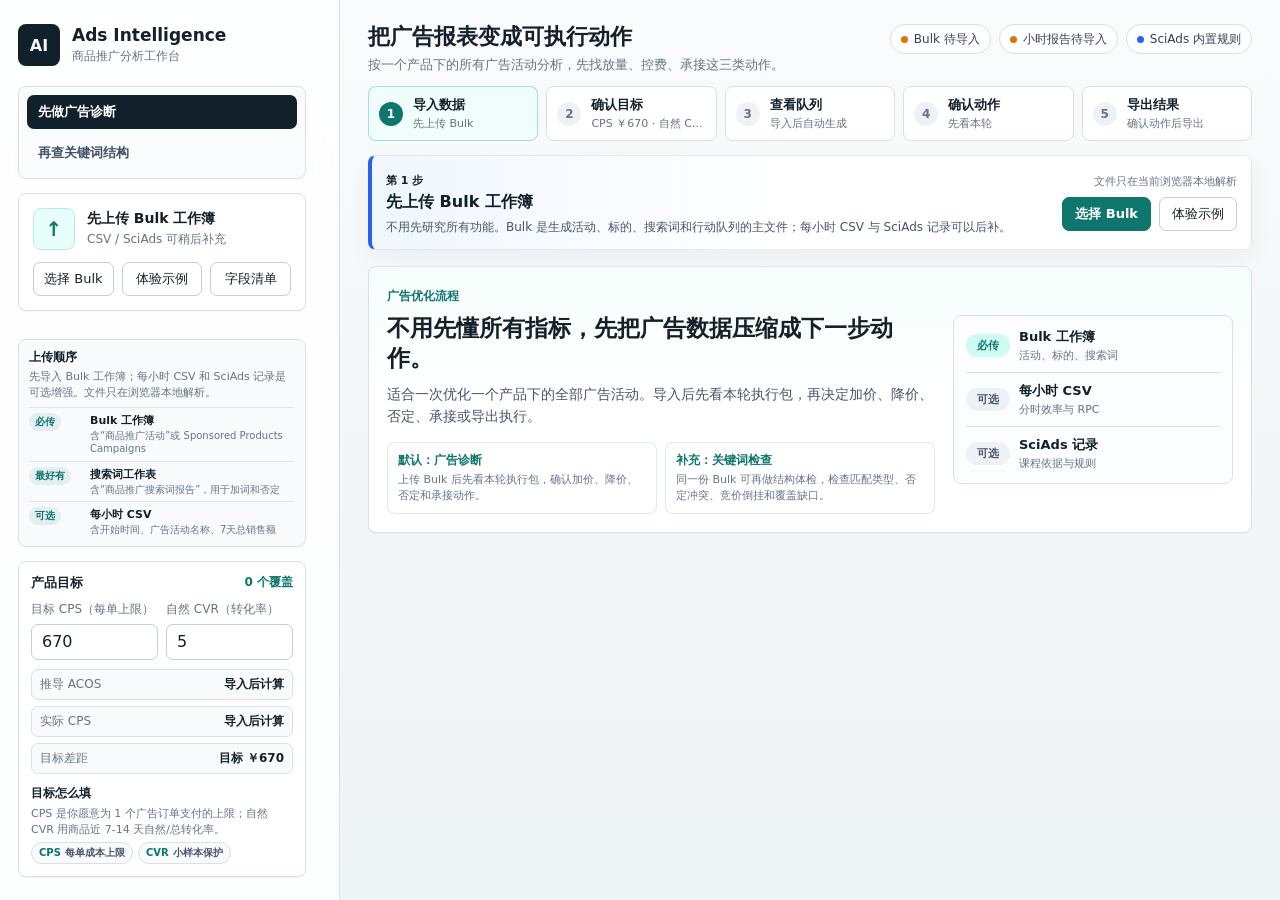
==== commit 0fd50c49: "Keep goal controls reachable after import" ====
--- a/index.html
+++ b/index.html
@@ -5,7 +5,7 @@
     <meta name="viewport" content="width=device-width, initial-scale=1" />
     <title>Amazon Ads Intelligence Workbench</title>
     <link rel="icon" href="data:," />
-    <link rel="stylesheet" href="./styles.css?v=review-actions-after-lead-20260606a" />
+    <link rel="stylesheet" href="./styles.css?v=sidebar-goal-access-20260614" />
     <link rel="stylesheet" href="./keyword-checker.css?v=keyword-lead-20260606" />
   </head>
   <body>
@@ -405,7 +405,7 @@
 
     <script src="./assets/xlsx.full.min.js"></script>
     <script src="./assets/echarts.min.js"></script>
-    <script src="./app.js?v=search-csv-recovery-20260606"></script>
+    <script src="./app.js?v=sidebar-goal-access-20260614"></script>
     <script src="./keyword-checker.js?v=keyword-lead-20260606"></script>
   </body>
 </html>
--- a/styles.css
+++ b/styles.css
@@ -56,7 +56,10 @@
   position: sticky;
   top: 0;
   height: 100vh;
-  overflow: hidden;
+  overflow-x: hidden;
+  overflow-y: auto;
+  overscroll-behavior: contain;
+  scrollbar-gutter: stable;
   display: flex;
   flex-direction: column;
   gap: 14px;
@@ -589,6 +592,67 @@
   display: none;
 }
 
+body[data-bulk-ready="true"] .search-card {
+  order: 2;
+}
+
+body[data-bulk-ready="true"] .brand-block {
+  min-height: 42px;
+}
+
+body[data-bulk-ready="true"] .brand-block p {
+  display: none;
+}
+
+body[data-bulk-ready="true"] .goal-card {
+  order: 3;
+  gap: 8px;
+}
+
+body[data-bulk-ready="true"] .sidebar .goal-helper {
+  display: none;
+}
+
+body[data-bulk-ready="true"] .activity-controls {
+  order: 4;
+}
+
+body[data-bulk-ready="true"] .activity-controls .segmented {
+  max-height: 62px;
+}
+
+body[data-bulk-ready="true"] .campaign-panel {
+  order: 5;
+  flex: 0 0 auto;
+  max-height: clamp(240px, 34vh, 360px);
+}
+
+body[data-bulk-ready="true"] .import-assist {
+  order: 6;
+}
+
+body[data-bulk-ready="true"] .file-stack {
+  order: 7;
+  max-height: 82px;
+  overflow: auto;
+}
+
+body[data-bulk-ready="true"] .drop-card {
+  order: 8;
+  grid-template-columns: 1fr;
+  gap: 8px;
+  padding: 11px;
+  background: #f8fafc;
+}
+
+body[data-bulk-ready="true"] .drop-card .drop-icon {
+  display: none;
+}
+
+body[data-bulk-ready="true"] .drop-actions {
+  grid-column: 1;
+}
+
 .control-row label {
   color: var(--muted);
   font-size: 12px;
@@ -1463,12 +1527,24 @@
   gap: 7px;
 }
 
-.queue-actions .secondary-btn {
+.queue-action-buttons {
+  display: flex;
+  flex-wrap: wrap;
+  justify-content: flex-end;
+  gap: 6px;
+}
+
+.queue-action-buttons .secondary-btn,
+.queue-action-buttons .export-btn {
   width: fit-content;
   grid-column: auto;
   height: 30px;
   padding: 0 10px;
   font-size: 12px;
+}
+
+.queue-start-review {
+  box-shadow: 0 6px 14px rgba(15, 118, 110, 0.12);
 }
 
 .task-rail {
@@ -2252,9 +2328,12 @@
   opacity: 0.45;
 }
 
-.queue-export-actions .queue-confirmed-export,
 .execution-package .package-export-btn,
 .export-receipt .receipt-export-btn {
+  display: none;
+}
+
+.queue-export-actions .queue-confirmed-export:disabled {
   display: none;
 }
 
@@ -2447,6 +2526,10 @@
   margin-top: 6px;
   color: var(--muted);
   font-size: 12px;
+}
+
+.lead-action-mobile-review {
+  display: none;
 }
 
 .lead-priority {
@@ -3483,10 +3566,29 @@
 
   body[data-bulk-ready="true"] .drop-card .drop-icon,
   body[data-bulk-ready="true"] .drop-card .drop-copy,
-  body[data-bulk-ready="true"] .file-stack,
-  body[data-bulk-ready="true"] .activity-controls,
+  body[data-bulk-ready="true"] .file-stack {
+    display: none;
+  }
+
+  body[data-bulk-ready="true"] .activity-controls {
+    gap: 8px;
+    padding: 10px;
+  }
+
+  body[data-bulk-ready="true"] .activity-controls .segmented {
+    max-height: 62px;
+  }
+
   body[data-bulk-ready="true"] .campaign-panel {
-    display: none;
+    max-height: clamp(190px, 32vh, 260px);
+  }
+
+  body[data-bulk-ready="true"] .campaign-panel .panel-title {
+    padding: 9px 11px;
+  }
+
+  body[data-bulk-ready="true"] .campaign-list {
+    padding: 6px;
   }
 
   body[data-bulk-ready="true"] .drop-actions {
@@ -3718,7 +3820,14 @@
     justify-items: end;
   }
 
-  .queue-actions .secondary-btn {
+  .queue-action-buttons {
+    flex-direction: column;
+    align-items: flex-end;
+    gap: 5px;
+  }
+
+  .queue-action-buttons .secondary-btn,
+  .queue-action-buttons .export-btn {
     min-width: 0;
     height: 28px;
     padding: 0 10px;
@@ -3896,6 +4005,29 @@
 
   .lead-action {
     grid-template-columns: 1fr;
+  }
+
+  .lead-action small {
+    overflow: hidden;
+    text-overflow: ellipsis;
+    white-space: nowrap;
+  }
+
+  .lead-action-mobile-review {
+    display: block;
+    margin-top: 6px;
+  }
+
+  .lead-action-mobile-review .review-control {
+    width: 100%;
+  }
+
+  .lead-action-mobile-review .review-control button {
+    min-height: 30px;
+  }
+
+  .lead-action-side .review-control {
+    display: none;
   }
 
   .review-guide {
